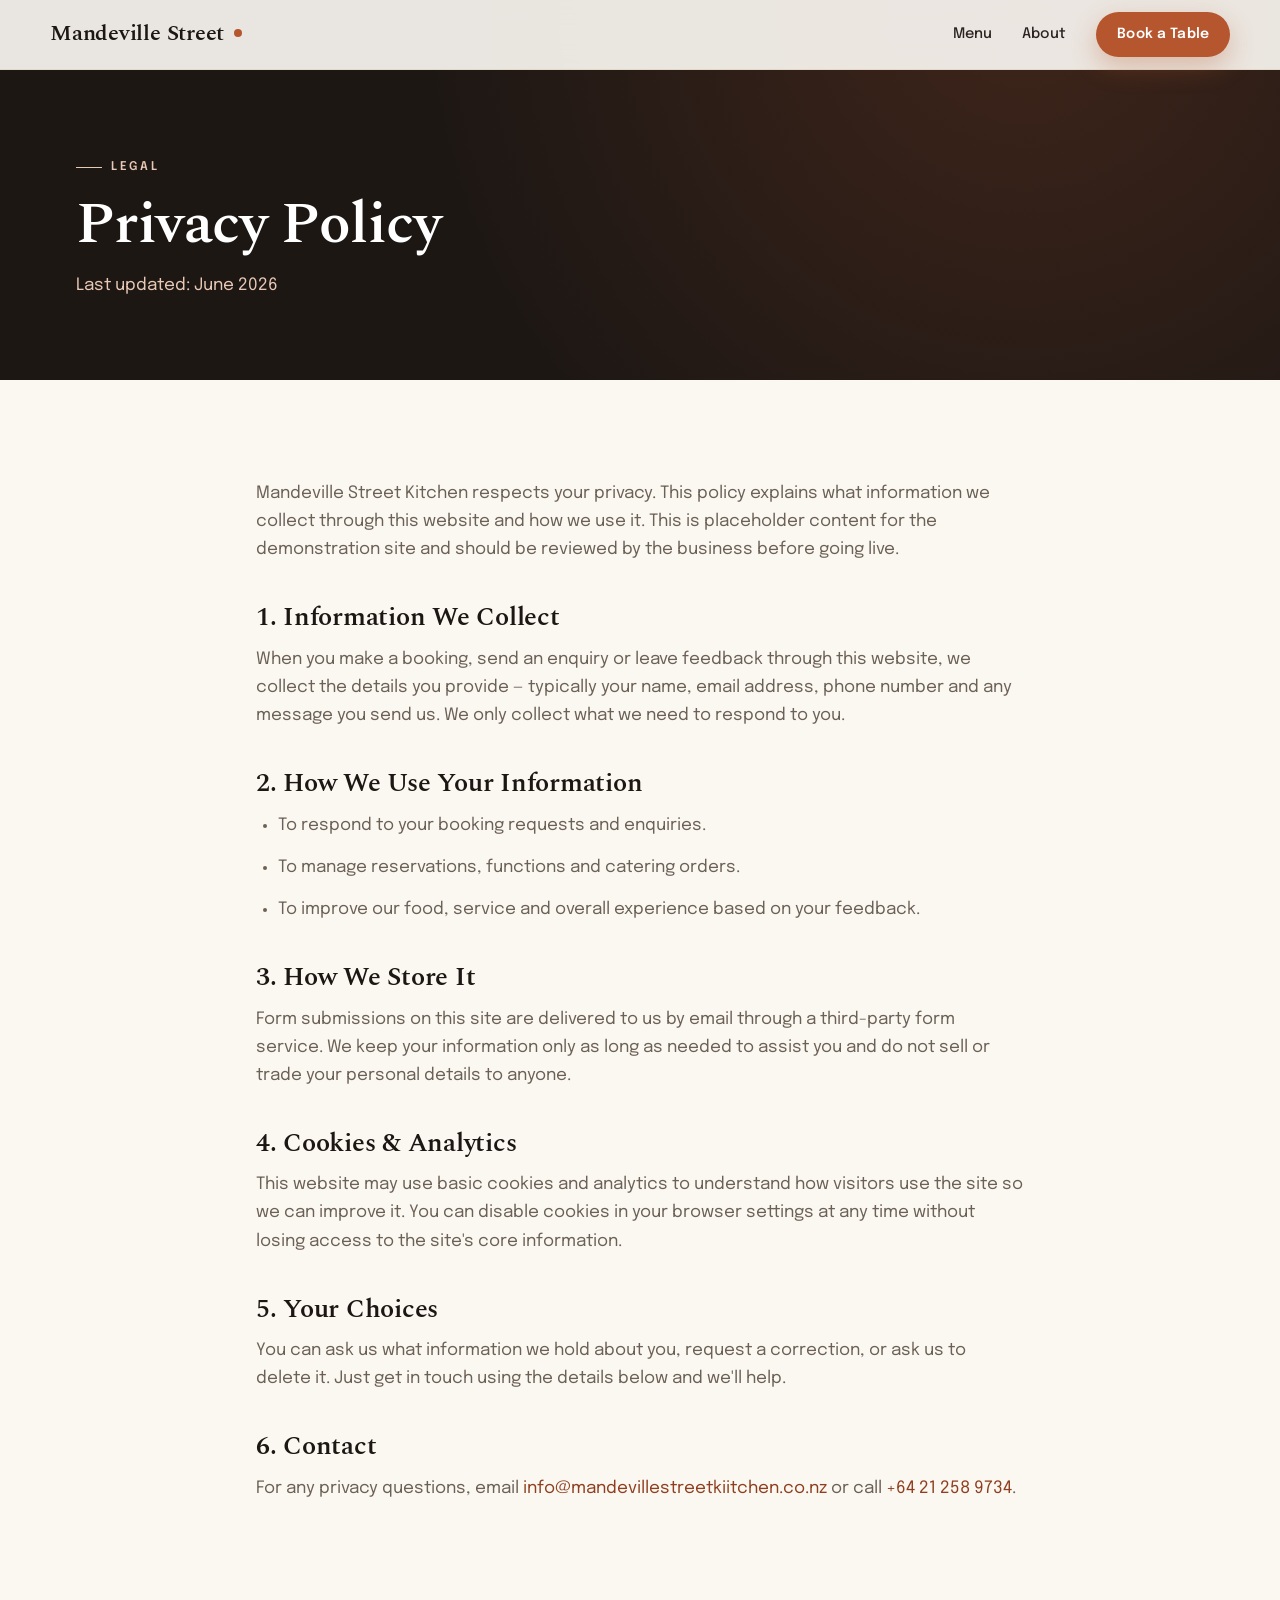
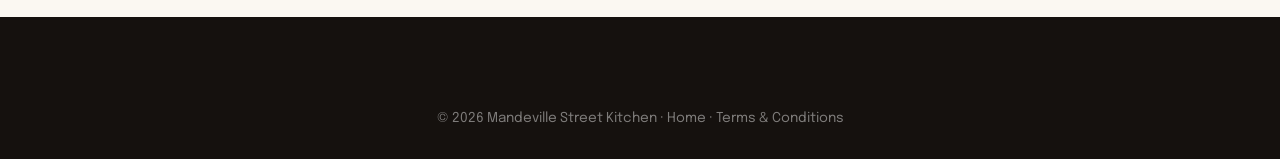
==== privacy.html @ 9706a3c7 "Initial build: Mandeville Street Kitchen" ====
<!DOCTYPE html>
<html lang="en-NZ">
<head>
<meta charset="UTF-8" />
<meta name="viewport" content="width=device-width, initial-scale=1.0" />
<title>Privacy Policy | Mandeville Street Kitchen</title>
<meta name="description" content="How Mandeville Street Kitchen, Christchurch, collects and handles your information." />
<link rel="preconnect" href="https://fonts.googleapis.com" />
<link rel="preconnect" href="https://fonts.gstatic.com" crossorigin />
<link href="https://fonts.googleapis.com/css2?family=Spectral:ital,wght@0,400;0,500;0,600;1,500;1,600&family=Epilogue:wght@400;500;600;700&display=swap" rel="stylesheet" />
<link rel="stylesheet" href="style.css" />
<link rel="icon" href="data:image/svg+xml,%3Csvg xmlns='http://www.w3.org/2000/svg' viewBox='0 0 32 32'%3E%3Crect width='32' height='32' rx='7' fill='%231d1714'/%3E%3Ctext x='16' y='22' font-family='Georgia,serif' font-size='17' fill='%23b5562f' text-anchor='middle'%3EM%3C/text%3E%3C/svg%3E" />
</head>
<body>

<header class="nav scrolled">
  <div class="nav-inner">
    <a href="index.html" class="brand">Mandeville Street <span class="dot"></span></a>
    <nav class="nav-links" aria-label="Primary">
      <a class="navlink" href="index.html#menu">Menu</a>
      <a class="navlink" href="index.html#about">About</a>
      <a class="btn btn-primary" href="index.html#contact">Book a Table</a>
    </nav>
    <button class="nav-toggle" aria-label="Open menu"><span></span><span></span><span></span></button>
  </div>
</header>

<section class="page-hero">
  <div class="wrap">
    <span class="eyebrow">Legal</span>
    <h1>Privacy Policy</h1>
    <p class="updated" style="color:var(--accent-soft);">Last updated: June 2026</p>
  </div>
</section>

<section class="section-cream">
  <div class="wrap prose">
    <p>Mandeville Street Kitchen respects your privacy. This policy explains what information we collect through this website and how we use it. This is placeholder content for the demonstration site and should be reviewed by the business before going live.</p>

    <h2>1. Information We Collect</h2>
    <p>When you make a booking, send an enquiry or leave feedback through this website, we collect the details you provide — typically your name, email address, phone number and any message you send us. We only collect what we need to respond to you.</p>

    <h2>2. How We Use Your Information</h2>
    <ul>
      <li>To respond to your booking requests and enquiries.</li>
      <li>To manage reservations, functions and catering orders.</li>
      <li>To improve our food, service and overall experience based on your feedback.</li>
    </ul>

    <h2>3. How We Store It</h2>
    <p>Form submissions on this site are delivered to us by email through a third-party form service. We keep your information only as long as needed to assist you and do not sell or trade your personal details to anyone.</p>

    <h2>4. Cookies &amp; Analytics</h2>
    <p>This website may use basic cookies and analytics to understand how visitors use the site so we can improve it. You can disable cookies in your browser settings at any time without losing access to the site's core information.</p>

    <h2>5. Your Choices</h2>
    <p>You can ask us what information we hold about you, request a correction, or ask us to delete it. Just get in touch using the details below and we'll help.</p>

    <h2>6. Contact</h2>
    <p>For any privacy questions, email <a href="mailto:info@mandevillestreetkiitchen.co.nz" style="color:var(--accent-deep);">info@mandevillestreetkiitchen.co.nz</a> or call <a href="tel:+64212589734" style="color:var(--accent-deep);">+64 21 258 9734</a>.</p>
  </div>
</section>

<footer>
  <div class="wrap">
    <div class="foot-bottom" style="border-top:none;justify-content:center;">
      <span>© <span data-year>2026</span> Mandeville Street Kitchen · <a href="index.html">Home</a> · <a href="terms.html">Terms &amp; Conditions</a></span>
    </div>
  </div>
</footer>
<script>var yr=document.querySelector('[data-year]');if(yr)yr.textContent=new Date().getFullYear();</script>
</body>
</html>
---- style.css ----
/* Mandeville Street Kitchen — Crafted archetype
   Display: Spectral · Body: Epilogue · Accent: warm terracotta on bone/espresso */

:root {
  --espresso: #1d1714;
  --espresso-90: rgba(29, 23, 20, 0.9);
  --espresso-55: rgba(29, 23, 20, 0.55);
  --ink: #2a2320;
  --bone: #f6f1e9;
  --cream: #fbf8f2;
  --sand: #ece3d6;
  --line: #e2d8c8;
  --muted: #6c6157;
  --accent: #b5562f;
  --accent-deep: #8f3f1f;
  --accent-soft: #e9c9b6;
  --white: #ffffff;
  --radius: 14px;
  --radius-lg: 22px;
  --shadow-sm: 0 1px 2px rgba(29, 23, 20, 0.04), 0 6px 18px rgba(29, 23, 20, 0.06);
  --shadow-md: 0 12px 40px rgba(29, 23, 20, 0.12);
  --maxw: 1180px;
  --ease: cubic-bezier(0.22, 1, 0.36, 1);
  --img-filter: saturate(0.92) contrast(1.04) brightness(0.99);
}

* { margin: 0; padding: 0; box-sizing: border-box; }

html { scroll-behavior: smooth; }
@media (prefers-reduced-motion: reduce) {
  html { scroll-behavior: auto; }
  *, *::before, *::after { animation-duration: 0.001ms !important; transition-duration: 0.001ms !important; }
}

body {
  font-family: 'Epilogue', system-ui, -apple-system, sans-serif;
  color: var(--ink);
  background: var(--cream);
  line-height: 1.65;
  font-size: 17px;
  -webkit-font-smoothing: antialiased;
  overflow-x: hidden;
}

h1, h2, h3, h4 { font-family: 'Spectral', Georgia, serif; font-weight: 600; line-height: 1.08; color: var(--espresso); letter-spacing: -0.01em; }

a { color: inherit; text-decoration: none; }
img { display: block; max-width: 100%; }

.wrap { width: 100%; max-width: var(--maxw); margin: 0 auto; padding: 0 26px; }

.eyebrow {
  display: inline-flex; align-items: center; gap: 9px;
  font-family: 'Epilogue', sans-serif;
  font-size: 12px; font-weight: 600; letter-spacing: 0.22em; text-transform: uppercase;
  color: var(--accent-deep);
}
.eyebrow::before { content: ""; width: 26px; height: 1px; background: var(--accent); display: inline-block; }
.eyebrow.center::after { content: ""; width: 26px; height: 1px; background: var(--accent); display: inline-block; }

/* ---------- Buttons ---------- */
.btn {
  display: inline-flex; align-items: center; justify-content: center; gap: 9px;
  font-family: 'Epilogue', sans-serif; font-weight: 600; font-size: 15px;
  padding: 14px 26px; border-radius: 100px; border: 1px solid transparent;
  cursor: pointer; transition: transform .35s var(--ease), background .3s, color .3s, box-shadow .3s;
  letter-spacing: 0.01em; white-space: nowrap;
}
.btn-primary { background: var(--accent); color: #fff; box-shadow: 0 10px 26px rgba(181, 86, 47, 0.32); }
.btn-primary:hover { background: var(--accent-deep); transform: translateY(-2px); }
.btn-ghost { background: transparent; color: var(--espresso); border-color: rgba(29,23,20,0.22); }
.btn-ghost:hover { border-color: var(--espresso); transform: translateY(-2px); }
.btn-light { background: rgba(255,255,255,0.1); color: #fff; border-color: rgba(255,255,255,0.4); backdrop-filter: blur(4px); }
.btn-light:hover { background: rgba(255,255,255,0.2); transform: translateY(-2px); }

/* ---------- Nav ---------- */
.nav {
  position: fixed; top: 0; left: 0; right: 0; z-index: 100;
  display: flex; align-items: center; justify-content: space-between;
  padding: 18px 26px; transition: background .4s, box-shadow .4s, padding .4s;
}
.nav.scrolled { background: rgba(251, 248, 242, 0.92); backdrop-filter: blur(12px); box-shadow: 0 1px 0 var(--line); padding: 12px 26px; }
.nav-inner { width: 100%; max-width: var(--maxw); margin: 0 auto; display: flex; align-items: center; justify-content: space-between; }
.brand { display: flex; align-items: baseline; gap: 10px; font-family: 'Spectral', serif; font-weight: 600; font-size: 22px; color: #fff; transition: color .4s; letter-spacing: -0.01em; }
.brand .dot { width: 8px; height: 8px; border-radius: 50%; background: var(--accent); transform: translateY(-3px); }
.nav.scrolled .brand { color: var(--espresso); }
.nav-links { display: flex; align-items: center; gap: 30px; }
.nav-links a.navlink { font-size: 14.5px; font-weight: 500; color: rgba(255,255,255,0.88); transition: color .3s; position: relative; }
.nav.scrolled .nav-links a.navlink { color: var(--ink); }
.nav-links a.navlink::after { content: ""; position: absolute; left: 0; bottom: -5px; width: 0; height: 1.5px; background: var(--accent); transition: width .3s var(--ease); }
.nav-links a.navlink:hover::after { width: 100%; }
.nav-links a.navlink:hover { color: var(--accent); }
.nav .btn-primary { padding: 10px 20px; font-size: 14px; }
.nav-toggle { display: none; background: none; border: none; cursor: pointer; flex-direction: column; gap: 5px; padding: 6px; }
.nav-toggle span { width: 24px; height: 2px; background: #fff; transition: background .4s; }
.nav.scrolled .nav-toggle span { background: var(--espresso); }

/* ---------- Hero ---------- */
.hero { position: relative; min-height: 100vh; display: flex; align-items: flex-end; background: var(--espresso); overflow: hidden; }
.hero-slides { position: absolute; inset: 0; z-index: 0; }
.hero-slide { position: absolute; inset: 0; opacity: 0; transition: opacity 1.6s ease-in-out; transform: scale(1.06); }
.hero-slide.active { opacity: 1; animation: kenburns 8s ease-out forwards; }
.hero-slide img { width: 100%; height: 100%; object-fit: cover; filter: var(--img-filter); }
@keyframes kenburns { from { transform: scale(1.06); } to { transform: scale(1.14); } }
.hero-overlay { position: absolute; inset: 0; z-index: 1; background:
  linear-gradient(180deg, rgba(29,23,20,0.42) 0%, rgba(29,23,20,0.30) 35%, rgba(29,23,20,0.80) 100%); }
.hero-content { position: relative; z-index: 2; width: 100%; max-width: var(--maxw); margin: 0 auto; padding: 0 26px 92px; }
.hero .eyebrow { color: var(--accent-soft); }
.hero .eyebrow::before { background: var(--accent-soft); }
.hero h1 { color: #fff; font-size: clamp(2.6rem, 6.2vw, 5rem); font-weight: 600; max-width: 16ch; margin: 20px 0 0; }
.hero h1 em { font-style: italic; color: var(--accent-soft); }
.hero p.lead { color: rgba(255,255,255,0.9); font-size: clamp(1.05rem, 1.6vw, 1.3rem); max-width: 52ch; margin-top: 22px; }
.hero-cta { display: flex; flex-wrap: wrap; gap: 14px; margin-top: 34px; }
.hero-meta { display: flex; flex-wrap: wrap; gap: 26px; margin-top: 40px; color: rgba(255,255,255,0.82); font-size: 14px; }
.hero-meta span { display: inline-flex; align-items: center; gap: 9px; }
.hero-meta svg { width: 17px; height: 17px; stroke: var(--accent-soft); }
.scroll-cue { position: absolute; bottom: 26px; left: 50%; transform: translateX(-50%); z-index: 2; color: rgba(255,255,255,0.6); font-size: 11px; letter-spacing: 0.2em; text-transform: uppercase; display: flex; flex-direction: column; align-items: center; gap: 8px; }
.scroll-cue .line { width: 1px; height: 34px; background: linear-gradient(rgba(255,255,255,0.5), transparent); animation: cue 2s ease-in-out infinite; }
@keyframes cue { 0%,100% { opacity: .3; transform: scaleY(.6); } 50% { opacity: 1; transform: scaleY(1); } }

/* ---------- Sections ---------- */
section { padding: 100px 0; }
.section-bone { background: var(--bone); }
.section-cream { background: var(--cream); }
.section-sand { background: var(--sand); }
.section-head { max-width: 640px; margin-bottom: 54px; }
.section-head.center { margin-left: auto; margin-right: auto; text-align: center; }
.section-head h2 { font-size: clamp(2rem, 4vw, 3.1rem); margin-top: 16px; }
.section-head p { color: var(--muted); margin-top: 16px; font-size: 1.08rem; }

/* ---------- Trust strip ---------- */
.trust { background: var(--espresso); color: #fff; padding: 0; }
.trust-grid { display: grid; grid-template-columns: repeat(3, 1fr); }
.trust-item { padding: 46px 36px; display: flex; gap: 18px; align-items: flex-start; border-right: 1px solid rgba(255,255,255,0.09); }
.trust-item:last-child { border-right: none; }
.trust-item svg { width: 30px; height: 30px; stroke: var(--accent-soft); flex-shrink: 0; margin-top: 4px; }
.trust-item h3 { color: #fff; font-size: 1.18rem; }
.trust-item p { color: rgba(255,255,255,0.7); font-size: 0.95rem; margin-top: 5px; }

/* ---------- Services ---------- */
.services-grid { display: grid; grid-template-columns: repeat(3, 1fr); gap: 24px; }
.svc-card { background: var(--white); border: 1px solid var(--line); border-radius: var(--radius-lg); overflow: hidden; transition: transform .45s var(--ease), box-shadow .45s; box-shadow: var(--shadow-sm); }
.svc-card:hover { transform: translateY(-6px); box-shadow: var(--shadow-md); }
.svc-card .svc-img { aspect-ratio: 16/10; overflow: hidden; }
.svc-card .svc-img img { width: 100%; height: 100%; object-fit: cover; filter: var(--img-filter); transition: transform .8s var(--ease); }
.svc-card:hover .svc-img img { transform: scale(1.07); }
.svc-body { padding: 26px 26px 30px; }
.svc-num { font-family: 'Spectral', serif; font-size: 13px; color: var(--accent); letter-spacing: 0.1em; }
.svc-body h3 { font-size: 1.3rem; margin: 8px 0 10px; }
.svc-body p { color: var(--muted); font-size: 0.97rem; }

/* ---------- About ---------- */
.about-grid { display: grid; grid-template-columns: 1fr 1fr; gap: 64px; align-items: center; }
.about-figure { position: relative; }
.about-figure img { width: 100%; aspect-ratio: 4/3; object-fit: cover; border-radius: var(--radius-lg); filter: var(--img-filter); box-shadow: var(--shadow-md); }
.about-tag { position: absolute; top: 20px; left: 20px; background: var(--accent); color: #fff; padding: 9px 16px; border-radius: 100px; font-size: 12px; font-weight: 600; letter-spacing: 0.08em; text-transform: uppercase; }
.about-figure .stat { position: absolute; bottom: -24px; right: -10px; background: var(--cream); border: 1px solid var(--line); border-radius: var(--radius); padding: 18px 24px; box-shadow: var(--shadow-md); }
.about-figure .stat strong { font-family: 'Spectral', serif; font-size: 1.9rem; color: var(--espresso); display: block; }
.about-figure .stat span { font-size: 0.82rem; color: var(--muted); letter-spacing: 0.04em; }
.about-copy h2 { font-size: clamp(1.9rem, 3.6vw, 2.8rem); margin: 16px 0; }
.about-copy p { color: var(--muted); margin-bottom: 16px; }
.checklist { list-style: none; margin-top: 26px; display: grid; gap: 14px; }
.checklist li { display: flex; gap: 13px; align-items: flex-start; font-weight: 500; color: var(--ink); }
.checklist svg { width: 22px; height: 22px; stroke: var(--accent); flex-shrink: 0; margin-top: 2px; }

/* ---------- Crew ---------- */
.crew-grid { display: grid; grid-template-columns: repeat(3, 1fr); gap: 22px; }
.crew-card { background: var(--white); border: 1px solid var(--line); border-radius: var(--radius-lg); padding: 32px 28px; text-align: center; transition: transform .4s var(--ease), box-shadow .4s; }
.crew-card:hover { transform: translateY(-5px); box-shadow: var(--shadow-md); }
.avatar { width: 78px; height: 78px; border-radius: 50%; background: var(--espresso); color: var(--accent-soft); display: flex; align-items: center; justify-content: center; font-family: 'Spectral', serif; font-size: 1.5rem; margin: 0 auto 18px; border: 2px solid var(--accent); box-shadow: 0 0 0 5px rgba(181,86,47,0.12); }
.crew-card h3 { font-size: 1.2rem; }
.crew-card .role { color: var(--accent-deep); font-size: 0.82rem; font-weight: 600; letter-spacing: 0.12em; text-transform: uppercase; margin: 4px 0 12px; }
.crew-card p { color: var(--muted); font-size: 0.94rem; }
.badge-pill { display: inline-block; background: var(--accent-soft); color: var(--accent-deep); font-size: 11.5px; font-weight: 700; letter-spacing: 0.12em; text-transform: uppercase; padding: 6px 14px; border-radius: 100px; margin-bottom: 18px; }

/* ---------- Reviews ---------- */
.reviews-grid { display: grid; grid-template-columns: repeat(2, 1fr); gap: 24px; }
.review-card { background: var(--white); border: 1px solid var(--line); border-radius: var(--radius-lg); padding: 32px; box-shadow: var(--shadow-sm); }
.stars { display: flex; gap: 3px; margin-bottom: 16px; }
.stars svg { width: 19px; height: 19px; fill: var(--accent); }
.review-card blockquote { font-family: 'Spectral', serif; font-size: 1.22rem; line-height: 1.5; color: var(--ink); font-style: italic; }
.review-meta { display: flex; align-items: center; gap: 13px; margin-top: 22px; }
.review-meta .ra { width: 44px; height: 44px; border-radius: 50%; background: var(--sand); color: var(--accent-deep); display: flex; align-items: center; justify-content: center; font-family: 'Spectral', serif; font-weight: 600; }
.review-meta strong { display: block; font-size: 0.97rem; }
.review-meta span { font-size: 0.83rem; color: var(--muted); }

/* ---------- Review funnel banner ---------- */
.funnel { background: var(--espresso); color: #fff; text-align: center; position: relative; overflow: hidden; }
.funnel::before { content: ""; position: absolute; inset: 0; background: radial-gradient(circle at 50% 0%, rgba(181,86,47,0.28), transparent 60%); }
.funnel .wrap { position: relative; z-index: 1; }
.funnel .stars { justify-content: center; }
.funnel .stars svg { width: 26px; height: 26px; }
.funnel h2 { color: #fff; font-size: clamp(1.8rem, 3.6vw, 2.7rem); margin: 18px 0 14px; }
.funnel p { color: rgba(255,255,255,0.75); max-width: 48ch; margin: 0 auto 30px; }

/* ---------- Contact ---------- */
.contact { background: var(--espresso); color: #fff; }
.contact-grid { display: grid; grid-template-columns: 0.85fr 1.15fr; gap: 56px; }
.contact-info h2 { color: #fff; font-size: clamp(1.9rem, 3.6vw, 2.8rem); margin: 16px 0 18px; }
.contact-info p.intro { color: rgba(255,255,255,0.74); margin-bottom: 32px; }
.contact-info .eyebrow { color: var(--accent-soft); }
.contact-info .eyebrow::before { background: var(--accent-soft); }
.contact-line { display: flex; gap: 15px; align-items: flex-start; padding: 16px 0; border-top: 1px solid rgba(255,255,255,0.1); }
.contact-line svg { width: 22px; height: 22px; stroke: var(--accent-soft); flex-shrink: 0; margin-top: 3px; }
.contact-line .lbl { font-size: 0.78rem; letter-spacing: 0.12em; text-transform: uppercase; color: rgba(255,255,255,0.5); }
.contact-line a, .contact-line span.val { color: #fff; font-size: 1.05rem; font-weight: 500; }
.contact-line a:hover { color: var(--accent-soft); }
.form-card { background: var(--cream); border-radius: var(--radius-lg); padding: 36px; box-shadow: var(--shadow-md); }
.form-card h3 { font-size: 1.5rem; margin-bottom: 6px; }
.form-card .fc-sub { color: var(--muted); font-size: 0.94rem; margin-bottom: 24px; }
.field { margin-bottom: 18px; }
.field label { display: block; font-size: 0.82rem; font-weight: 600; color: var(--ink); margin-bottom: 7px; letter-spacing: 0.02em; }
.field input, .field select, .field textarea {
  width: 100%; padding: 13px 15px; border: 1px solid var(--line); border-radius: 10px; background: #fff;
  font-family: 'Epilogue', sans-serif; font-size: 15px; color: var(--ink); transition: border .25s, box-shadow .25s;
}
.field input:focus, .field select:focus, .field textarea:focus { outline: none; border-color: var(--accent); box-shadow: 0 0 0 3px rgba(181,86,47,0.14); }
.field textarea { resize: vertical; min-height: 110px; }
.field-row { display: grid; grid-template-columns: 1fr 1fr; gap: 16px; }
.form-card .btn-primary { width: 100%; margin-top: 6px; }
.form-note { font-size: 0.8rem; color: var(--muted); text-align: center; margin-top: 14px; }

/* ---------- Footer ---------- */
footer { background: #15110e; color: rgba(255,255,255,0.66); padding: 64px 0 30px; }
.foot-grid { display: grid; grid-template-columns: 1.6fr 1fr 1fr; gap: 40px; padding-bottom: 40px; border-bottom: 1px solid rgba(255,255,255,0.08); }
.foot-brand { font-family: 'Spectral', serif; font-size: 1.5rem; color: #fff; display: flex; align-items: baseline; gap: 9px; }
.foot-brand .dot { width: 7px; height: 7px; border-radius: 50%; background: var(--accent); }
.foot-grid p { margin-top: 14px; font-size: 0.95rem; max-width: 38ch; }
.foot-col h4 { color: #fff; font-size: 0.82rem; letter-spacing: 0.14em; text-transform: uppercase; margin-bottom: 16px; font-family: 'Epilogue', sans-serif; font-weight: 700; }
.foot-col a, .foot-col span { display: block; padding: 6px 0; font-size: 0.95rem; transition: color .25s; }
.foot-col a:hover { color: var(--accent-soft); }
.foot-bottom { display: flex; justify-content: space-between; align-items: center; flex-wrap: wrap; gap: 12px; padding-top: 26px; font-size: 0.85rem; color: rgba(255,255,255,0.45); }
.foot-bottom a:hover { color: var(--accent-soft); }

/* ---------- Reveal animation ---------- */
.reveal { opacity: 0; transform: translateY(28px); transition: opacity .9s var(--ease), transform .9s var(--ease); }
.reveal.in { opacity: 1; transform: none; }

/* ---------- Intro overlay ---------- */
.intro { position: fixed; inset: 0; z-index: 9999; background: var(--espresso); display: flex; align-items: center; justify-content: center; transition: opacity .8s ease, visibility .8s; }
.intro.done { opacity: 0; visibility: hidden; }
.intro-mark { text-align: center; }
.intro-mark .im-name { font-family: 'Spectral', serif; font-size: clamp(1.6rem, 4vw, 2.4rem); color: #fff; letter-spacing: 0.02em; opacity: 0; animation: introIn 1s var(--ease) .15s forwards; }
.intro-mark .im-sub { font-size: 12px; letter-spacing: 0.34em; text-transform: uppercase; color: var(--accent-soft); margin-top: 12px; opacity: 0; animation: introIn 1s var(--ease) .4s forwards; }
.intro-mark .im-bar { height: 1px; width: 0; background: var(--accent); margin: 22px auto 0; animation: barGrow 1.1s var(--ease) .6s forwards; }
@keyframes introIn { to { opacity: 1; transform: translateY(0); } }
@keyframes barGrow { to { width: 140px; } }

/* ---------- Inner page hero (sub pages) ---------- */
.page-hero { background: var(--espresso); color: #fff; padding: 150px 0 80px; position: relative; overflow: hidden; }
.page-hero::before { content: ""; position: absolute; inset: 0; background: radial-gradient(circle at 80% 0%, rgba(181,86,47,0.22), transparent 55%); }
.page-hero .wrap { position: relative; z-index: 1; }
.page-hero h1 { color: #fff; font-size: clamp(2.2rem, 5vw, 3.6rem); margin-top: 16px; }
.page-hero .eyebrow { color: var(--accent-soft); }
.page-hero .eyebrow::before { background: var(--accent-soft); }
.page-hero p { color: rgba(255,255,255,0.78); margin-top: 16px; max-width: 56ch; }

/* ---------- Legal / prose ---------- */
.prose { max-width: 820px; margin: 0 auto; }
.prose h2 { font-size: 1.6rem; margin: 40px 0 14px; }
.prose h3 { font-size: 1.2rem; margin: 26px 0 10px; }
.prose p, .prose li { color: var(--muted); margin-bottom: 14px; }
.prose ul { padding-left: 22px; margin-bottom: 18px; }
.prose .updated { color: var(--accent-deep); font-weight: 600; font-size: 0.9rem; }

/* ---------- Review funnel page ---------- */
.rate-wrap { max-width: 560px; margin: 0 auto; text-align: center; }
.rate-stars { display: flex; justify-content: center; gap: 10px; margin: 36px 0 14px; }
.rate-stars button { background: none; border: none; cursor: pointer; padding: 6px; transition: transform .2s var(--ease); }
.rate-stars button:hover { transform: scale(1.18); }
.rate-stars svg { width: 46px; height: 46px; fill: var(--sand); stroke: var(--accent); stroke-width: 1; transition: fill .2s; }
.rate-stars button.lit svg, .rate-stars button:hover svg, .rate-stars button:hover ~ button svg { fill: var(--sand); }
.rate-stars button.lit svg { fill: var(--accent); }
.rate-hint { color: var(--muted); font-size: 0.95rem; min-height: 24px; }
.rate-card { background: var(--white); border: 1px solid var(--line); border-radius: var(--radius-lg); padding: 48px 40px; box-shadow: var(--shadow-md); }

/* ---------- Success state ---------- */
.success-state { display: none; text-align: center; padding: 20px 0; }
.success-state.show { display: block; animation: introIn .6s var(--ease) forwards; }
.success-state .check { width: 72px; height: 72px; border-radius: 50%; background: var(--accent); display: flex; align-items: center; justify-content: center; margin: 0 auto 22px; }
.success-state .check svg { width: 36px; height: 36px; stroke: #fff; stroke-width: 3; }

/* ---------- Responsive ---------- */
@media (max-width: 920px) {
  .about-grid { grid-template-columns: 1fr; gap: 40px; }
  .about-figure .stat { right: 20px; }
  .contact-grid { grid-template-columns: 1fr; gap: 36px; }
  .services-grid, .crew-grid { grid-template-columns: 1fr 1fr; }
  .reviews-grid { grid-template-columns: 1fr; }
  .trust-grid { grid-template-columns: 1fr; }
  .trust-item { border-right: none; border-bottom: 1px solid rgba(255,255,255,0.09); }
  .foot-grid { grid-template-columns: 1fr 1fr; }
}
@media (max-width: 660px) {
  body { font-size: 16px; }
  section { padding: 72px 0; }
  .nav-links { position: fixed; top: 0; right: 0; height: 100vh; width: 78%; max-width: 320px; background: var(--cream); flex-direction: column; align-items: flex-start; justify-content: center; gap: 26px; padding: 40px; transform: translateX(100%); transition: transform .45s var(--ease); box-shadow: -10px 0 40px rgba(0,0,0,0.2); }
  .nav-links.open { transform: translateX(0); }
  .nav-links a.navlink { color: var(--ink) !important; font-size: 1.1rem; }
  .nav-toggle { display: flex; z-index: 101; }
  .nav .nav-links .btn-primary { color: #fff; }
  .services-grid, .crew-grid, .field-row { grid-template-columns: 1fr; }
  .foot-grid { grid-template-columns: 1fr; }
  .hero-content { padding-bottom: 70px; }
  .about-figure .stat { position: static; margin-top: 16px; display: inline-block; }
}
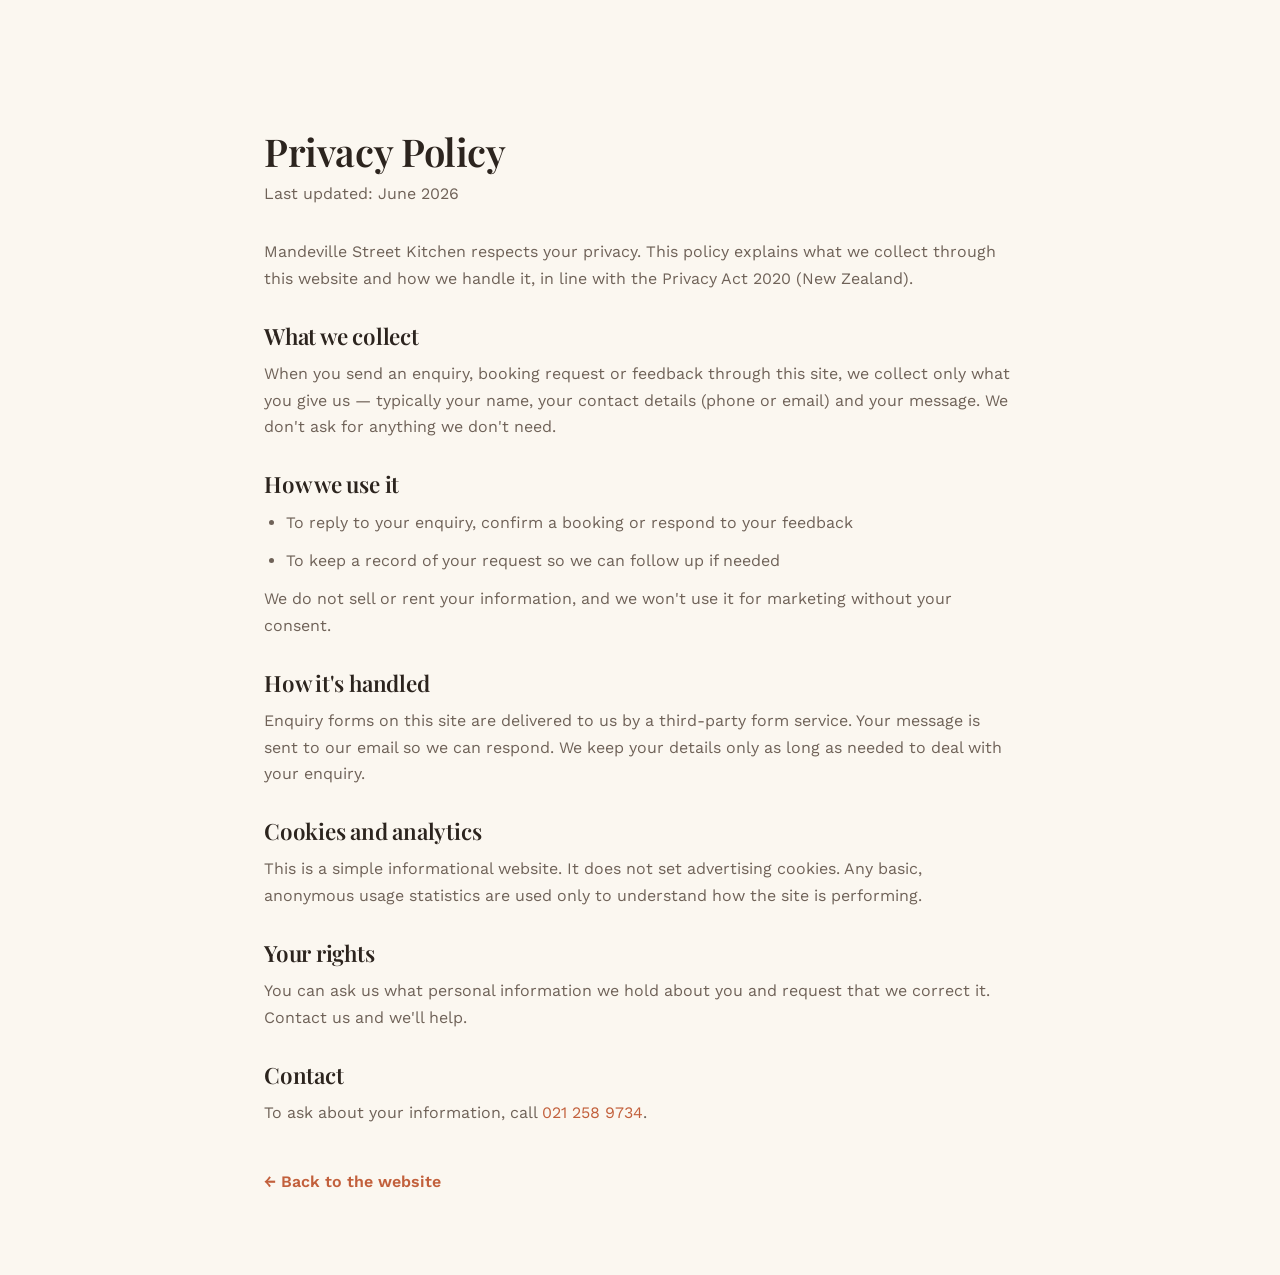
==== commit 78a9726f: "Rebuild: Mandeville Street Kitchen — Crafted archetype (Playfair Display + Work Sans) Co-Authored-By" ====
--- a/privacy.html
+++ b/privacy.html
@@ -1,73 +1,48 @@
 <!DOCTYPE html>
 <html lang="en-NZ">
 <head>
-<meta charset="UTF-8" />
-<meta name="viewport" content="width=device-width, initial-scale=1.0" />
+<meta charset="UTF-8">
+<meta name="viewport" content="width=device-width, initial-scale=1.0">
 <title>Privacy Policy | Mandeville Street Kitchen</title>
-<meta name="description" content="How Mandeville Street Kitchen, Christchurch, collects and handles your information." />
-<link rel="preconnect" href="https://fonts.googleapis.com" />
-<link rel="preconnect" href="https://fonts.gstatic.com" crossorigin />
-<link href="https://fonts.googleapis.com/css2?family=Spectral:ital,wght@0,400;0,500;0,600;1,500;1,600&family=Epilogue:wght@400;500;600;700&display=swap" rel="stylesheet" />
-<link rel="stylesheet" href="style.css" />
-<link rel="icon" href="data:image/svg+xml,%3Csvg xmlns='http://www.w3.org/2000/svg' viewBox='0 0 32 32'%3E%3Crect width='32' height='32' rx='7' fill='%231d1714'/%3E%3Ctext x='16' y='22' font-family='Georgia,serif' font-size='17' fill='%23b5562f' text-anchor='middle'%3EM%3C/text%3E%3C/svg%3E" />
+<meta name="description" content="How Mandeville Street Kitchen handles your information.">
+<meta name="robots" content="noindex">
+<meta name="theme-color" content="#241b16">
+<link rel="icon" href="data:image/svg+xml,%3Csvg xmlns='http://www.w3.org/2000/svg' viewBox='0 0 32 32'%3E%3Crect width='32' height='32' rx='7' fill='%23241b16'/%3E%3Ctext x='16' y='22' font-family='Georgia,serif' font-size='17' fill='%23c2603c' text-anchor='middle'%3EM%3C/text%3E%3C/svg%3E">
+<link rel="preconnect" href="https://fonts.googleapis.com">
+<link rel="preconnect" href="https://fonts.gstatic.com" crossorigin>
+<link href="https://fonts.googleapis.com/css2?family=Playfair+Display:wght@500;600;700&family=Work+Sans:wght@400;500;600&display=swap" rel="stylesheet">
+<link rel="stylesheet" href="styles.css">
 </head>
 <body>
+<main class="legal">
+  <h1>Privacy Policy</h1>
+  <p class="updated">Last updated: June 2026</p>
 
-<header class="nav scrolled">
-  <div class="nav-inner">
-    <a href="index.html" class="brand">Mandeville Street <span class="dot"></span></a>
-    <nav class="nav-links" aria-label="Primary">
-      <a class="navlink" href="index.html#menu">Menu</a>
-      <a class="navlink" href="index.html#about">About</a>
-      <a class="btn btn-primary" href="index.html#contact">Book a Table</a>
-    </nav>
-    <button class="nav-toggle" aria-label="Open menu"><span></span><span></span><span></span></button>
-  </div>
-</header>
+  <p>Mandeville Street Kitchen respects your privacy. This policy explains what we collect through this website and how we handle it, in line with the Privacy Act 2020 (New Zealand).</p>
 
-<section class="page-hero">
-  <div class="wrap">
-    <span class="eyebrow">Legal</span>
-    <h1>Privacy Policy</h1>
-    <p class="updated" style="color:var(--accent-soft);">Last updated: June 2026</p>
-  </div>
-</section>
+  <h2>What we collect</h2>
+  <p>When you send an enquiry, booking request or feedback through this site, we collect only what you give us — typically your name, your contact details (phone or email) and your message. We don't ask for anything we don't need.</p>
 
-<section class="section-cream">
-  <div class="wrap prose">
-    <p>Mandeville Street Kitchen respects your privacy. This policy explains what information we collect through this website and how we use it. This is placeholder content for the demonstration site and should be reviewed by the business before going live.</p>
+  <h2>How we use it</h2>
+  <ul>
+    <li>To reply to your enquiry, confirm a booking or respond to your feedback</li>
+    <li>To keep a record of your request so we can follow up if needed</li>
+  </ul>
+  <p>We do not sell or rent your information, and we won't use it for marketing without your consent.</p>
 
-    <h2>1. Information We Collect</h2>
-    <p>When you make a booking, send an enquiry or leave feedback through this website, we collect the details you provide — typically your name, email address, phone number and any message you send us. We only collect what we need to respond to you.</p>
+  <h2>How it's handled</h2>
+  <p>Enquiry forms on this site are delivered to us by a third-party form service. Your message is sent to our email so we can respond. We keep your details only as long as needed to deal with your enquiry.</p>
 
-    <h2>2. How We Use Your Information</h2>
-    <ul>
-      <li>To respond to your booking requests and enquiries.</li>
-      <li>To manage reservations, functions and catering orders.</li>
-      <li>To improve our food, service and overall experience based on your feedback.</li>
-    </ul>
+  <h2>Cookies and analytics</h2>
+  <p>This is a simple informational website. It does not set advertising cookies. Any basic, anonymous usage statistics are used only to understand how the site is performing.</p>
 
-    <h2>3. How We Store It</h2>
-    <p>Form submissions on this site are delivered to us by email through a third-party form service. We keep your information only as long as needed to assist you and do not sell or trade your personal details to anyone.</p>
+  <h2>Your rights</h2>
+  <p>You can ask us what personal information we hold about you and request that we correct it. Contact us and we'll help.</p>
 
-    <h2>4. Cookies &amp; Analytics</h2>
-    <p>This website may use basic cookies and analytics to understand how visitors use the site so we can improve it. You can disable cookies in your browser settings at any time without losing access to the site's core information.</p>
+  <h2>Contact</h2>
+  <p>To ask about your information, call <a href="tel:+64212589734">021 258 9734</a>.</p>
 
-    <h2>5. Your Choices</h2>
-    <p>You can ask us what information we hold about you, request a correction, or ask us to delete it. Just get in touch using the details below and we'll help.</p>
-
-    <h2>6. Contact</h2>
-    <p>For any privacy questions, email <a href="mailto:info@mandevillestreetkiitchen.co.nz" style="color:var(--accent-deep);">info@mandevillestreetkiitchen.co.nz</a> or call <a href="tel:+64212589734" style="color:var(--accent-deep);">+64 21 258 9734</a>.</p>
-  </div>
-</section>
-
-<footer>
-  <div class="wrap">
-    <div class="foot-bottom" style="border-top:none;justify-content:center;">
-      <span>© <span data-year>2026</span> Mandeville Street Kitchen · <a href="index.html">Home</a> · <a href="terms.html">Terms &amp; Conditions</a></span>
-    </div>
-  </div>
-</footer>
-<script>var yr=document.querySelector('[data-year]');if(yr)yr.textContent=new Date().getFullYear();</script>
+  <a class="back-link" href="index.html">← Back to the website</a>
+</main>
 </body>
 </html>
--- a/styles.css
+++ b/styles.css
@@ -0,0 +1,266 @@
+/* Mandeville Street Kitchen — Crafted archetype
+   Display: Playfair Display · Body: Work Sans
+   Accent: terracotta #C2603C · Anchor: espresso #241b16 */
+
+:root {
+  --espresso: #241b16;
+  --espresso-90: rgba(36, 27, 22, 0.92);
+  --bone: #f6efe3;
+  --cream: #fbf7f0;
+  --paper: #ffffff;
+  --ink: #2c241e;
+  --muted: #6f6258;
+  --line: #e7ddcd;
+  --accent: #c2603c;
+  --accent-dark: #a64e2e;
+  --accent-soft: #f0d9cb;
+  --radius: 14px;
+  --shadow: 0 18px 40px -24px rgba(36, 27, 22, 0.45);
+  --maxw: 1180px;
+  --img-filter: saturate(0.92) contrast(1.03);
+}
+
+* { box-sizing: border-box; margin: 0; padding: 0; }
+
+html { scroll-behavior: smooth; scroll-padding-top: 78px; }
+
+body {
+  font-family: "Work Sans", system-ui, -apple-system, sans-serif;
+  color: var(--ink);
+  background: var(--cream);
+  line-height: 1.65;
+  -webkit-font-smoothing: antialiased;
+}
+
+h1, h2, h3, .display {
+  font-family: "Playfair Display", Georgia, serif;
+  font-weight: 600;
+  line-height: 1.12;
+  letter-spacing: -0.01em;
+  color: var(--ink);
+}
+
+a { color: inherit; text-decoration: none; }
+img { display: block; max-width: 100%; }
+
+.container { width: 100%; max-width: var(--maxw); margin: 0 auto; padding: 0 24px; }
+
+.eyebrow {
+  font-size: 0.78rem;
+  text-transform: uppercase;
+  letter-spacing: 0.22em;
+  font-weight: 600;
+  color: var(--accent);
+}
+
+.section { padding: 96px 0; }
+.section--bone { background: var(--bone); }
+.section--cream { background: var(--cream); }
+.section--paper { background: var(--paper); }
+.section-head { max-width: 640px; margin-bottom: 52px; }
+.section-head h2 { font-size: clamp(2rem, 4vw, 2.9rem); margin: 14px 0 0; }
+.section-head p { color: var(--muted); margin-top: 16px; font-size: 1.05rem; }
+
+/* Buttons */
+.btn {
+  display: inline-flex; align-items: center; justify-content: center; gap: 9px;
+  padding: 14px 26px; border-radius: 999px; font-weight: 600; font-size: 0.98rem;
+  cursor: pointer; border: 1.5px solid transparent; transition: transform .15s ease, background .2s ease, color .2s ease;
+}
+.btn:hover { transform: translateY(-2px); }
+.btn--primary { background: var(--accent); color: #fff; }
+.btn--primary:hover { background: var(--accent-dark); }
+.btn--ghost { background: transparent; border-color: rgba(255,255,255,0.55); color: #fff; }
+.btn--ghost:hover { background: rgba(255,255,255,0.12); }
+.btn--dark { background: var(--espresso); color: #fff; }
+.btn--dark:hover { background: #150f0c; }
+.btn--outline { border-color: var(--line); color: var(--ink); background: #fff; }
+.btn--outline:hover { border-color: var(--accent); color: var(--accent); }
+
+/* Nav */
+.nav {
+  position: fixed; top: 0; left: 0; right: 0; z-index: 50;
+  background: rgba(251, 247, 240, 0.86); backdrop-filter: blur(10px);
+  border-bottom: 1px solid var(--line);
+}
+.nav__inner { display: flex; align-items: center; justify-content: space-between; height: 70px; }
+.brand { font-family: "Playfair Display", serif; font-weight: 600; font-size: 1.22rem; letter-spacing: -0.01em; }
+.brand span { color: var(--accent); }
+.nav__links { display: flex; gap: 30px; align-items: center; }
+.nav__links a { font-size: 0.95rem; color: var(--muted); font-weight: 500; transition: color .2s; }
+.nav__links a:hover { color: var(--ink); }
+.nav__cta { display: flex; align-items: center; gap: 16px; }
+.nav__phone { font-weight: 600; font-size: 0.95rem; color: var(--ink); }
+.nav__toggle { display: none; background: none; border: none; font-size: 1.5rem; cursor: pointer; color: var(--ink); }
+
+/* Hero */
+.hero {
+  position: relative; min-height: 100vh; display: flex; align-items: flex-end;
+  background: var(--espresso); overflow: hidden; padding: 120px 0 70px;
+}
+.hero__slides { position: absolute; inset: 0; z-index: 0; }
+.hero__slide {
+  position: absolute; inset: 0; background-size: cover; background-position: center;
+  filter: var(--img-filter); opacity: 0; transition: opacity 1.6s ease-in-out;
+}
+.hero__slide.is-active { opacity: 1; }
+.hero__scrim {
+  position: absolute; inset: 0; z-index: 1;
+  background: linear-gradient(180deg, rgba(36,27,22,0.35) 0%, rgba(36,27,22,0.55) 55%, rgba(36,27,22,0.82) 100%);
+}
+.hero__inner { position: relative; z-index: 2; color: #fff; max-width: 760px; }
+.hero__eyebrow { color: #f0c9b6; }
+.hero h1 { color: #fff; font-size: clamp(2.5rem, 6vw, 4.4rem); margin: 18px 0 0; }
+.hero__lead { font-size: 1.18rem; margin: 22px 0 30px; color: rgba(255,255,255,0.9); max-width: 560px; }
+.hero__cta { display: flex; gap: 14px; flex-wrap: wrap; }
+.hero__meta { margin-top: 30px; display: flex; gap: 26px; flex-wrap: wrap; font-size: 0.9rem; color: rgba(255,255,255,0.8); }
+.hero__meta span { display: inline-flex; align-items: center; gap: 8px; }
+
+/* Trust strip */
+.trust { background: var(--espresso); color: #fff; padding: 36px 0; }
+.trust__grid { display: grid; grid-template-columns: repeat(3, 1fr); gap: 28px; }
+.trust__item { display: flex; gap: 14px; align-items: flex-start; }
+.trust__item svg { flex: 0 0 auto; color: var(--accent); margin-top: 3px; }
+.trust__item h3 { color: #fff; font-size: 1.05rem; font-family: "Work Sans", sans-serif; font-weight: 600; margin-bottom: 2px; }
+.trust__item p { color: rgba(255,255,255,0.72); font-size: 0.9rem; line-height: 1.5; }
+
+/* Services */
+.cards { display: grid; grid-template-columns: repeat(3, 1fr); gap: 24px; }
+.card {
+  background: var(--paper); border: 1px solid var(--line); border-radius: var(--radius);
+  padding: 30px 28px; transition: transform .2s ease, box-shadow .2s ease, border-color .2s;
+}
+.card:hover { transform: translateY(-4px); box-shadow: var(--shadow); border-color: var(--accent-soft); }
+.card__icon {
+  width: 48px; height: 48px; border-radius: 12px; background: var(--accent-soft);
+  display: flex; align-items: center; justify-content: center; color: var(--accent-dark); margin-bottom: 18px;
+}
+.card h3 { font-size: 1.28rem; margin-bottom: 8px; }
+.card p { color: var(--muted); font-size: 0.96rem; }
+
+/* About */
+.about__grid { display: grid; grid-template-columns: 1fr 1fr; gap: 60px; align-items: center; }
+.about__media { position: relative; }
+.about__media img { width: 100%; aspect-ratio: 4/3; object-fit: cover; border-radius: var(--radius); filter: var(--img-filter); }
+.about__tag {
+  position: absolute; top: 18px; left: 18px; background: var(--accent); color: #fff;
+  font-size: 0.78rem; font-weight: 600; letter-spacing: 0.08em; text-transform: uppercase;
+  padding: 8px 14px; border-radius: 8px;
+}
+.about__copy h2 { font-size: clamp(2rem, 4vw, 2.8rem); margin: 14px 0 18px; }
+.about__copy p { color: var(--muted); margin-bottom: 16px; }
+.checklist { list-style: none; margin-top: 24px; display: grid; gap: 14px; }
+.checklist li { display: flex; gap: 12px; align-items: flex-start; font-weight: 500; }
+.checklist svg { flex: 0 0 auto; color: var(--accent); margin-top: 4px; }
+
+/* Crew */
+.crew__grid { display: grid; grid-template-columns: repeat(4, 1fr); gap: 22px; }
+.crew__card { background: var(--paper); border: 1px solid var(--line); border-radius: var(--radius); padding: 30px 24px; text-align: center; }
+.avatar {
+  width: 78px; height: 78px; border-radius: 50%; margin: 0 auto 16px;
+  background: var(--espresso); color: #fff; display: flex; align-items: center; justify-content: center;
+  font-family: "Playfair Display", serif; font-size: 1.5rem; border: 3px solid var(--accent);
+}
+.crew__card h3 { font-size: 1.12rem; font-family: "Work Sans", sans-serif; font-weight: 600; }
+.crew__role { color: var(--accent); font-size: 0.82rem; font-weight: 600; text-transform: uppercase; letter-spacing: 0.1em; margin: 4px 0 10px; }
+.crew__card p { color: var(--muted); font-size: 0.9rem; }
+.badge {
+  display: inline-block; background: var(--accent-soft); color: var(--accent-dark);
+  font-size: 0.72rem; font-weight: 700; text-transform: uppercase; letter-spacing: 0.12em;
+  padding: 5px 12px; border-radius: 999px; margin-bottom: 16px;
+}
+
+/* Reviews */
+.reviews__grid { display: grid; grid-template-columns: repeat(3, 1fr); gap: 24px; }
+.review {
+  background: var(--paper); border: 1px solid var(--line); border-radius: var(--radius); padding: 30px 28px;
+}
+.stars { color: var(--accent); letter-spacing: 2px; margin-bottom: 14px; font-size: 1.05rem; }
+.review p { font-size: 1rem; margin-bottom: 18px; color: var(--ink); }
+.review__who { font-weight: 600; font-size: 0.95rem; }
+.review__where { color: var(--muted); font-size: 0.85rem; }
+
+/* Review funnel banner */
+.funnel { background: var(--espresso); color: #fff; text-align: center; padding: 76px 0; }
+.funnel .stars { justify-content: center; font-size: 1.6rem; display: block; margin-bottom: 18px; }
+.funnel h2 { color: #fff; font-size: clamp(1.8rem, 4vw, 2.6rem); }
+.funnel p { color: rgba(255,255,255,0.78); margin: 14px auto 28px; max-width: 520px; }
+
+/* Contact */
+.contact__grid { display: grid; grid-template-columns: 0.9fr 1.1fr; gap: 56px; }
+.contact__info h2 { font-size: clamp(2rem, 4vw, 2.7rem); color: #fff; margin: 14px 0 18px; }
+.contact__info > p { color: rgba(255,255,255,0.78); margin-bottom: 30px; }
+.contact__list { list-style: none; display: grid; gap: 22px; }
+.contact__list li { display: flex; gap: 16px; align-items: flex-start; }
+.contact__list svg { color: var(--accent); flex: 0 0 auto; margin-top: 3px; }
+.contact__list .label { font-size: 0.78rem; text-transform: uppercase; letter-spacing: 0.14em; color: rgba(255,255,255,0.55); }
+.contact__list .value { color: #fff; font-weight: 500; font-size: 1.05rem; }
+.contact__list a.value:hover { color: var(--accent); }
+.form { background: var(--paper); border-radius: var(--radius); padding: 34px; box-shadow: var(--shadow); }
+.form h3 { font-size: 1.4rem; margin-bottom: 6px; }
+.form > p { color: var(--muted); font-size: 0.92rem; margin-bottom: 22px; }
+.field { margin-bottom: 16px; }
+.field label { display: block; font-size: 0.85rem; font-weight: 600; margin-bottom: 6px; }
+.field input, .field select, .field textarea {
+  width: 100%; padding: 12px 14px; border: 1px solid var(--line); border-radius: 10px;
+  font-family: inherit; font-size: 0.96rem; background: var(--cream); color: var(--ink);
+}
+.field input:focus, .field select:focus, .field textarea:focus { outline: none; border-color: var(--accent); background: #fff; }
+.field textarea { resize: vertical; min-height: 110px; }
+.form .btn { width: 100%; margin-top: 6px; }
+
+/* Footer */
+.footer { background: #1a130f; color: rgba(255,255,255,0.7); padding: 56px 0 28px; }
+.footer__grid { display: grid; grid-template-columns: 2fr 1fr 1fr; gap: 40px; margin-bottom: 36px; }
+.footer__brand { font-family: "Playfair Display", serif; font-size: 1.3rem; color: #fff; margin-bottom: 12px; }
+.footer__brand span { color: var(--accent); }
+.footer p { font-size: 0.92rem; line-height: 1.7; }
+.footer h4 { color: #fff; font-size: 0.82rem; text-transform: uppercase; letter-spacing: 0.14em; margin-bottom: 16px; }
+.footer ul { list-style: none; display: grid; gap: 10px; }
+.footer ul a { color: rgba(255,255,255,0.7); font-size: 0.92rem; transition: color .2s; }
+.footer ul a:hover { color: var(--accent); }
+.footer__bar { border-top: 1px solid rgba(255,255,255,0.1); padding-top: 22px; display: flex; justify-content: space-between; flex-wrap: wrap; gap: 12px; font-size: 0.85rem; }
+
+/* Legal pages */
+.legal { max-width: 800px; margin: 0 auto; padding: 130px 24px 80px; }
+.legal h1 { font-size: 2.4rem; margin-bottom: 8px; }
+.legal .updated { color: var(--muted); margin-bottom: 32px; }
+.legal h2 { font-size: 1.4rem; margin: 32px 0 12px; }
+.legal p, .legal li { color: var(--muted); margin-bottom: 12px; }
+.legal ul { padding-left: 22px; }
+.legal a { color: var(--accent); }
+.back-link { display: inline-block; margin-top: 30px; font-weight: 600; color: var(--accent); }
+
+/* Review page */
+.review-page { min-height: 100vh; background: var(--espresso); display: flex; align-items: center; justify-content: center; padding: 110px 24px 60px; }
+.review-card { background: var(--paper); border-radius: 20px; max-width: 560px; width: 100%; padding: 48px 40px; text-align: center; box-shadow: var(--shadow); }
+.review-card .eyebrow { justify-content: center; }
+.review-card h1 { font-size: 2rem; margin: 12px 0 10px; }
+.review-card > p { color: var(--muted); margin-bottom: 28px; }
+.rating-stars { display: flex; justify-content: center; gap: 10px; margin-bottom: 30px; }
+.rating-stars button { background: none; border: none; font-size: 2.4rem; color: var(--line); cursor: pointer; transition: transform .15s, color .15s; line-height: 1; }
+.rating-stars button:hover, .rating-stars button.active { color: var(--accent); transform: scale(1.12); }
+.review-path { display: none; }
+.review-path.show { display: block; animation: fade .4s ease; }
+@keyframes fade { from { opacity: 0; transform: translateY(8px); } to { opacity: 1; transform: none; } }
+.review-path p { margin-bottom: 18px; color: var(--muted); }
+
+@media (max-width: 920px) {
+  .about__grid, .contact__grid { grid-template-columns: 1fr; gap: 36px; }
+  .cards, .reviews__grid { grid-template-columns: repeat(2, 1fr); }
+  .crew__grid { grid-template-columns: repeat(2, 1fr); }
+  .trust__grid { grid-template-columns: 1fr; gap: 20px; }
+  .footer__grid { grid-template-columns: 1fr 1fr; }
+}
+@media (max-width: 620px) {
+  .nav__links { display: none; }
+  .nav__phone { display: none; }
+  .cards, .reviews__grid, .crew__grid { grid-template-columns: 1fr; }
+  .footer__grid { grid-template-columns: 1fr; }
+  .section { padding: 70px 0; }
+}
+
+@media (prefers-reduced-motion: reduce) {
+  .hero__slide { transition: none; }
+  * { scroll-behavior: auto; }
+}
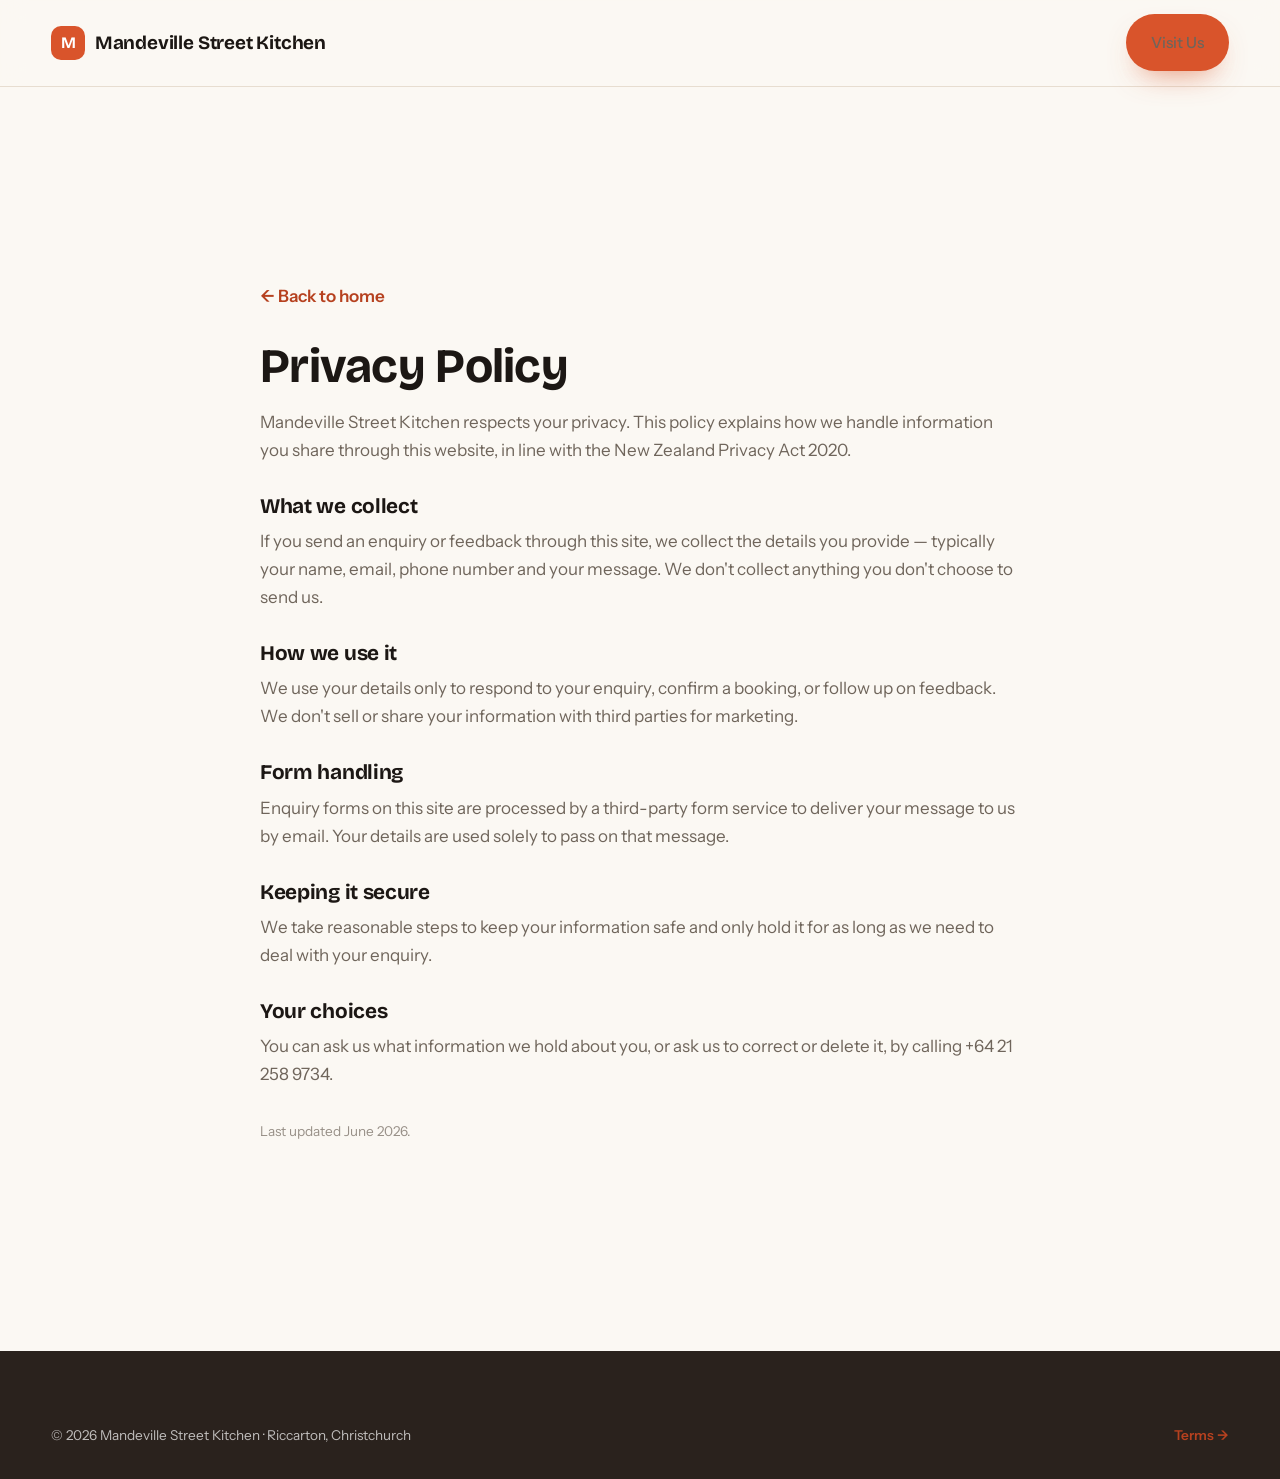
==== commit 371ddfb8: "Initial build: Mandeville Street Kitchen" ====
--- a/privacy.html
+++ b/privacy.html
@@ -3,46 +3,56 @@
 <head>
 <meta charset="UTF-8">
 <meta name="viewport" content="width=device-width, initial-scale=1.0">
-<title>Privacy Policy | Mandeville Street Kitchen</title>
-<meta name="description" content="How Mandeville Street Kitchen handles your information.">
+<title>Privacy | Mandeville Street Kitchen</title>
 <meta name="robots" content="noindex">
-<meta name="theme-color" content="#241b16">
-<link rel="icon" href="data:image/svg+xml,%3Csvg xmlns='http://www.w3.org/2000/svg' viewBox='0 0 32 32'%3E%3Crect width='32' height='32' rx='7' fill='%23241b16'/%3E%3Ctext x='16' y='22' font-family='Georgia,serif' font-size='17' fill='%23c2603c' text-anchor='middle'%3EM%3C/text%3E%3C/svg%3E">
+<link rel="icon" type="image/svg+xml" href="favicon.svg">
 <link rel="preconnect" href="https://fonts.googleapis.com">
 <link rel="preconnect" href="https://fonts.gstatic.com" crossorigin>
-<link href="https://fonts.googleapis.com/css2?family=Playfair+Display:wght@500;600;700&family=Work+Sans:wght@400;500;600&display=swap" rel="stylesheet">
+<link href="https://fonts.googleapis.com/css2?family=Bricolage+Grotesque:opsz,wght@12..96,600;12..96,700&family=Instrument+Sans:wght@400;500;600&display=swap" rel="stylesheet">
 <link rel="stylesheet" href="styles.css">
 </head>
 <body>
-<main class="legal">
-  <h1>Privacy Policy</h1>
-  <p class="updated">Last updated: June 2026</p>
+<header class="nav">
+  <div class="wrap nav__inner">
+    <a href="index.html#top" class="brand"><span class="brand__mark">M</span> Mandeville Street Kitchen</a>
+    <nav class="nav__links">
+      <a href="index.html#visit" class="btn btn--primary nav__cta">Visit Us</a>
+    </nav>
+  </div>
+</header>
 
-  <p>Mandeville Street Kitchen respects your privacy. This policy explains what we collect through this website and how we handle it, in line with the Privacy Act 2020 (New Zealand).</p>
+<section class="section section--paper">
+  <div class="wrap page">
+    <a href="index.html#top" class="back-link">← Back to home</a>
+    <h1>Privacy Policy</h1>
+    <p>Mandeville Street Kitchen respects your privacy. This policy explains how we handle information you share through this website, in line with the New Zealand Privacy Act 2020.</p>
 
-  <h2>What we collect</h2>
-  <p>When you send an enquiry, booking request or feedback through this site, we collect only what you give us — typically your name, your contact details (phone or email) and your message. We don't ask for anything we don't need.</p>
+    <h2>What we collect</h2>
+    <p>If you send an enquiry or feedback through this site, we collect the details you provide — typically your name, email, phone number and your message. We don't collect anything you don't choose to send us.</p>
 
-  <h2>How we use it</h2>
-  <ul>
-    <li>To reply to your enquiry, confirm a booking or respond to your feedback</li>
-    <li>To keep a record of your request so we can follow up if needed</li>
-  </ul>
-  <p>We do not sell or rent your information, and we won't use it for marketing without your consent.</p>
+    <h2>How we use it</h2>
+    <p>We use your details only to respond to your enquiry, confirm a booking, or follow up on feedback. We don't sell or share your information with third parties for marketing.</p>
 
-  <h2>How it's handled</h2>
-  <p>Enquiry forms on this site are delivered to us by a third-party form service. Your message is sent to our email so we can respond. We keep your details only as long as needed to deal with your enquiry.</p>
+    <h2>Form handling</h2>
+    <p>Enquiry forms on this site are processed by a third-party form service to deliver your message to us by email. Your details are used solely to pass on that message.</p>
 
-  <h2>Cookies and analytics</h2>
-  <p>This is a simple informational website. It does not set advertising cookies. Any basic, anonymous usage statistics are used only to understand how the site is performing.</p>
+    <h2>Keeping it secure</h2>
+    <p>We take reasonable steps to keep your information safe and only hold it for as long as we need to deal with your enquiry.</p>
 
-  <h2>Your rights</h2>
-  <p>You can ask us what personal information we hold about you and request that we correct it. Contact us and we'll help.</p>
+    <h2>Your choices</h2>
+    <p>You can ask us what information we hold about you, or ask us to correct or delete it, by calling +64 21 258 9734.</p>
+    <p style="margin-top:2rem;font-size:.85rem;opacity:.7">Last updated June 2026.</p>
+  </div>
+</section>
 
-  <h2>Contact</h2>
-  <p>To ask about your information, call <a href="tel:+64212589734">021 258 9734</a>.</p>
-
-  <a class="back-link" href="index.html">← Back to the website</a>
-</main>
+<footer class="footer">
+  <div class="wrap">
+    <div class="footer__bottom" style="border:0">
+      <span>© <span id="year"></span> Mandeville Street Kitchen · Riccarton, Christchurch</span>
+      <a href="terms.html" class="back-link" style="margin:0">Terms →</a>
+    </div>
+  </div>
+</footer>
+<script>document.getElementById('year').textContent=new Date().getFullYear();</script>
 </body>
 </html>
--- a/styles.css
+++ b/styles.css
@@ -1,265 +1,221 @@
-/* Mandeville Street Kitchen — Crafted archetype
-   Display: Playfair Display · Body: Work Sans
-   Accent: terracotta #C2603C · Anchor: espresso #241b16 */
+/* Mandeville Street Kitchen — Fresh archetype
+   Fonts: Bricolage Grotesque (display) + Instrument Sans (body)
+   Accent: warm terracotta. Anchor: warm ink. */
 
 :root {
-  --espresso: #241b16;
-  --espresso-90: rgba(36, 27, 22, 0.92);
-  --bone: #f6efe3;
-  --cream: #fbf7f0;
-  --paper: #ffffff;
-  --ink: #2c241e;
-  --muted: #6f6258;
-  --line: #e7ddcd;
-  --accent: #c2603c;
-  --accent-dark: #a64e2e;
-  --accent-soft: #f0d9cb;
-  --radius: 14px;
-  --shadow: 0 18px 40px -24px rgba(36, 27, 22, 0.45);
+  --ink: #1c1714;          /* warm near-black anchor */
+  --ink-soft: #2a221d;
+  --bone: #f6f1ea;         /* bone band */
+  --paper: #fbf8f3;        /* light band */
+  --line: #e7ddd0;
+  --muted: #6f655b;
+  --text: #241d18;
+  --accent: #d9542b;       /* terracotta */
+  --accent-deep: #b6411f;
+  --accent-soft: #f4e3d8;
+  --radius: 16px;
+  --radius-sm: 11px;
+  --shadow: 0 22px 50px -28px rgba(28,23,20,.45);
   --maxw: 1180px;
-  --img-filter: saturate(0.92) contrast(1.03);
+  --ease: cubic-bezier(.22,.61,.36,1);
 }
 
 * { box-sizing: border-box; margin: 0; padding: 0; }
-
-html { scroll-behavior: smooth; scroll-padding-top: 78px; }
+html { scroll-behavior: smooth; -webkit-text-size-adjust: 100%; }
 
 body {
-  font-family: "Work Sans", system-ui, -apple-system, sans-serif;
-  color: var(--ink);
-  background: var(--cream);
+  font-family: "Instrument Sans", system-ui, sans-serif;
+  color: var(--text);
+  background: var(--paper);
   line-height: 1.65;
-  -webkit-font-smoothing: antialiased;
+  font-size: 17px;
+  overflow-x: hidden;
 }
 
 h1, h2, h3, .display {
-  font-family: "Playfair Display", Georgia, serif;
-  font-weight: 600;
-  line-height: 1.12;
-  letter-spacing: -0.01em;
+  font-family: "Bricolage Grotesque", Georgia, serif;
+  font-weight: 700;
+  line-height: 1.04;
+  letter-spacing: -0.015em;
   color: var(--ink);
 }
 
 a { color: inherit; text-decoration: none; }
 img { display: block; max-width: 100%; }
 
-.container { width: 100%; max-width: var(--maxw); margin: 0 auto; padding: 0 24px; }
-
+.wrap { width: min(var(--maxw), 92vw); margin: 0 auto; }
 .eyebrow {
-  font-size: 0.78rem;
-  text-transform: uppercase;
-  letter-spacing: 0.22em;
-  font-weight: 600;
-  color: var(--accent);
-}
-
-.section { padding: 96px 0; }
+  font-size: .8rem; font-weight: 600; letter-spacing: .18em;
+  text-transform: uppercase; color: var(--accent-deep);
+  display: inline-flex; align-items: center; gap: .55rem;
+}
+.eyebrow::before { content: ""; width: 26px; height: 2px; background: var(--accent); display: inline-block; }
+.section { padding: clamp(4.5rem, 9vw, 7.5rem) 0; }
 .section--bone { background: var(--bone); }
-.section--cream { background: var(--cream); }
 .section--paper { background: var(--paper); }
-.section-head { max-width: 640px; margin-bottom: 52px; }
-.section-head h2 { font-size: clamp(2rem, 4vw, 2.9rem); margin: 14px 0 0; }
-.section-head p { color: var(--muted); margin-top: 16px; font-size: 1.05rem; }
+.lead-head { font-size: clamp(2rem, 4.6vw, 3.2rem); margin: 1rem 0 0; }
+.lead-sub { color: var(--muted); max-width: 56ch; margin-top: 1.1rem; font-size: 1.06rem; }
 
 /* Buttons */
 .btn {
-  display: inline-flex; align-items: center; justify-content: center; gap: 9px;
-  padding: 14px 26px; border-radius: 999px; font-weight: 600; font-size: 0.98rem;
-  cursor: pointer; border: 1.5px solid transparent; transition: transform .15s ease, background .2s ease, color .2s ease;
-}
-.btn:hover { transform: translateY(-2px); }
-.btn--primary { background: var(--accent); color: #fff; }
-.btn--primary:hover { background: var(--accent-dark); }
-.btn--ghost { background: transparent; border-color: rgba(255,255,255,0.55); color: #fff; }
-.btn--ghost:hover { background: rgba(255,255,255,0.12); }
-.btn--dark { background: var(--espresso); color: #fff; }
-.btn--dark:hover { background: #150f0c; }
-.btn--outline { border-color: var(--line); color: var(--ink); background: #fff; }
-.btn--outline:hover { border-color: var(--accent); color: var(--accent); }
+  display: inline-flex; align-items: center; gap: .55rem;
+  padding: .92rem 1.5rem; border-radius: 999px;
+  font-weight: 600; font-size: 1rem; cursor: pointer;
+  border: 1.5px solid transparent; transition: transform .25s var(--ease), box-shadow .25s var(--ease), background .25s;
+  will-change: transform;
+}
+.btn--primary { background: var(--accent); color: #fff; box-shadow: 0 14px 30px -14px rgba(217,84,43,.7); }
+.btn--primary:hover { background: var(--accent-deep); transform: translateY(-2px); }
+.btn--ghost { background: transparent; border-color: rgba(255,255,255,.5); color: #fff; }
+.btn--ghost:hover { background: rgba(255,255,255,.12); transform: translateY(-2px); }
+.btn--dark { background: var(--ink); color: #fff; }
+.btn--dark:hover { background: var(--ink-soft); transform: translateY(-2px); }
 
 /* Nav */
 .nav {
-  position: fixed; top: 0; left: 0; right: 0; z-index: 50;
-  background: rgba(251, 247, 240, 0.86); backdrop-filter: blur(10px);
+  position: sticky; top: 0; z-index: 50;
+  background: rgba(251,248,243,.86); backdrop-filter: blur(12px);
   border-bottom: 1px solid var(--line);
 }
-.nav__inner { display: flex; align-items: center; justify-content: space-between; height: 70px; }
-.brand { font-family: "Playfair Display", serif; font-weight: 600; font-size: 1.22rem; letter-spacing: -0.01em; }
-.brand span { color: var(--accent); }
-.nav__links { display: flex; gap: 30px; align-items: center; }
-.nav__links a { font-size: 0.95rem; color: var(--muted); font-weight: 500; transition: color .2s; }
+.nav__inner { display: flex; align-items: center; justify-content: space-between; padding: .9rem 0; }
+.brand { display: flex; align-items: center; gap: .6rem; font-family: "Bricolage Grotesque"; font-weight: 700; font-size: 1.18rem; color: var(--ink); letter-spacing: -.01em; }
+.brand__mark { width: 34px; height: 34px; border-radius: 10px; background: var(--accent); color: #fff; display: grid; place-items: center; font-size: 1rem; font-weight: 700; }
+.nav__links { display: flex; gap: 1.6rem; align-items: center; }
+.nav__links a { font-size: .96rem; color: var(--muted); font-weight: 500; transition: color .2s; }
 .nav__links a:hover { color: var(--ink); }
-.nav__cta { display: flex; align-items: center; gap: 16px; }
-.nav__phone { font-weight: 600; font-size: 0.95rem; color: var(--ink); }
-.nav__toggle { display: none; background: none; border: none; font-size: 1.5rem; cursor: pointer; color: var(--ink); }
+.nav__cta { display: inline-flex; }
+.nav__toggle { display: none; background: none; border: 0; font-size: 1.5rem; cursor: pointer; color: var(--ink); }
 
 /* Hero */
-.hero {
-  position: relative; min-height: 100vh; display: flex; align-items: flex-end;
-  background: var(--espresso); overflow: hidden; padding: 120px 0 70px;
-}
-.hero__slides { position: absolute; inset: 0; z-index: 0; }
+.hero { position: relative; min-height: 92vh; display: flex; align-items: flex-end; background: var(--ink); color: #fff; overflow: hidden; }
+.hero__slides { position: absolute; inset: 0; }
 .hero__slide {
   position: absolute; inset: 0; background-size: cover; background-position: center;
-  filter: var(--img-filter); opacity: 0; transition: opacity 1.6s ease-in-out;
+  opacity: 0; transition: opacity 1.4s ease; filter: saturate(.92) contrast(1.04);
 }
 .hero__slide.is-active { opacity: 1; }
-.hero__scrim {
-  position: absolute; inset: 0; z-index: 1;
-  background: linear-gradient(180deg, rgba(36,27,22,0.35) 0%, rgba(36,27,22,0.55) 55%, rgba(36,27,22,0.82) 100%);
-}
-.hero__inner { position: relative; z-index: 2; color: #fff; max-width: 760px; }
-.hero__eyebrow { color: #f0c9b6; }
-.hero h1 { color: #fff; font-size: clamp(2.5rem, 6vw, 4.4rem); margin: 18px 0 0; }
-.hero__lead { font-size: 1.18rem; margin: 22px 0 30px; color: rgba(255,255,255,0.9); max-width: 560px; }
-.hero__cta { display: flex; gap: 14px; flex-wrap: wrap; }
-.hero__meta { margin-top: 30px; display: flex; gap: 26px; flex-wrap: wrap; font-size: 0.9rem; color: rgba(255,255,255,0.8); }
-.hero__meta span { display: inline-flex; align-items: center; gap: 8px; }
+.hero__scrim { position: absolute; inset: 0; background: linear-gradient(180deg, rgba(28,23,20,.35) 0%, rgba(28,23,20,.55) 55%, rgba(28,23,20,.82) 100%); }
+.hero__inner { position: relative; z-index: 2; padding: 4rem 0 clamp(3.5rem, 7vw, 6rem); }
+.hero .eyebrow { color: #ffd9c7; }
+.hero .eyebrow::before { background: var(--accent); }
+.hero h1 { color: #fff; font-size: clamp(2.6rem, 6.6vw, 5rem); max-width: 16ch; margin: 1.1rem 0; }
+.hero__copy { color: rgba(255,255,255,.9); max-width: 52ch; font-size: 1.12rem; }
+.hero__cta { display: flex; gap: .9rem; margin-top: 2rem; flex-wrap: wrap; }
+.hero__scroll { position: absolute; right: 0; bottom: 2rem; z-index: 2; font-size: .8rem; letter-spacing: .15em; text-transform: uppercase; color: rgba(255,255,255,.7); writing-mode: vertical-rl; }
 
 /* Trust strip */
-.trust { background: var(--espresso); color: #fff; padding: 36px 0; }
-.trust__grid { display: grid; grid-template-columns: repeat(3, 1fr); gap: 28px; }
-.trust__item { display: flex; gap: 14px; align-items: flex-start; }
-.trust__item svg { flex: 0 0 auto; color: var(--accent); margin-top: 3px; }
-.trust__item h3 { color: #fff; font-size: 1.05rem; font-family: "Work Sans", sans-serif; font-weight: 600; margin-bottom: 2px; }
-.trust__item p { color: rgba(255,255,255,0.72); font-size: 0.9rem; line-height: 1.5; }
+.trust { background: var(--ink); color: #fff; padding: 2.4rem 0; }
+.trust__grid { display: grid; grid-template-columns: repeat(3, 1fr); gap: 1.5rem; }
+.trust__item { display: flex; gap: .9rem; align-items: flex-start; }
+.trust__ico { flex: none; width: 44px; height: 44px; border-radius: 12px; background: rgba(217,84,43,.18); color: #ffb89e; display: grid; place-items: center; }
+.trust__ico svg { width: 22px; height: 22px; }
+.trust__item h3 { color: #fff; font-size: 1.02rem; font-family: "Instrument Sans"; font-weight: 600; }
+.trust__item p { color: rgba(255,255,255,.66); font-size: .92rem; margin-top: .15rem; }
 
 /* Services */
-.cards { display: grid; grid-template-columns: repeat(3, 1fr); gap: 24px; }
-.card {
+.svc-head { display: flex; justify-content: space-between; align-items: flex-end; gap: 2rem; flex-wrap: wrap; margin-bottom: 2.8rem; }
+.svc-grid { display: grid; grid-template-columns: repeat(3, 1fr); gap: 1.3rem; }
+.svc-card {
   background: var(--paper); border: 1px solid var(--line); border-radius: var(--radius);
-  padding: 30px 28px; transition: transform .2s ease, box-shadow .2s ease, border-color .2s;
-}
-.card:hover { transform: translateY(-4px); box-shadow: var(--shadow); border-color: var(--accent-soft); }
-.card__icon {
-  width: 48px; height: 48px; border-radius: 12px; background: var(--accent-soft);
-  display: flex; align-items: center; justify-content: center; color: var(--accent-dark); margin-bottom: 18px;
-}
-.card h3 { font-size: 1.28rem; margin-bottom: 8px; }
-.card p { color: var(--muted); font-size: 0.96rem; }
+  padding: 1.7rem; transition: transform .3s var(--ease), box-shadow .3s var(--ease), border-color .3s;
+}
+.svc-card:hover { transform: translateY(-5px); box-shadow: var(--shadow); border-color: var(--accent-soft); }
+.svc-card__ico { width: 48px; height: 48px; border-radius: 13px; background: var(--accent-soft); color: var(--accent-deep); display: grid; place-items: center; margin-bottom: 1.1rem; }
+.svc-card__ico svg { width: 24px; height: 24px; }
+.svc-card h3 { font-size: 1.22rem; margin-bottom: .5rem; }
+.svc-card p { color: var(--muted); font-size: .97rem; }
+.svc-note { margin-top: 1.8rem; font-size: .85rem; color: var(--muted); }
 
 /* About */
-.about__grid { display: grid; grid-template-columns: 1fr 1fr; gap: 60px; align-items: center; }
+.about { display: grid; grid-template-columns: 1.05fr 1fr; gap: clamp(2rem, 5vw, 4.5rem); align-items: center; }
 .about__media { position: relative; }
-.about__media img { width: 100%; aspect-ratio: 4/3; object-fit: cover; border-radius: var(--radius); filter: var(--img-filter); }
-.about__tag {
-  position: absolute; top: 18px; left: 18px; background: var(--accent); color: #fff;
-  font-size: 0.78rem; font-weight: 600; letter-spacing: 0.08em; text-transform: uppercase;
-  padding: 8px 14px; border-radius: 8px;
-}
-.about__copy h2 { font-size: clamp(2rem, 4vw, 2.8rem); margin: 14px 0 18px; }
-.about__copy p { color: var(--muted); margin-bottom: 16px; }
-.checklist { list-style: none; margin-top: 24px; display: grid; gap: 14px; }
-.checklist li { display: flex; gap: 12px; align-items: flex-start; font-weight: 500; }
-.checklist svg { flex: 0 0 auto; color: var(--accent); margin-top: 4px; }
+.about__media img { width: 100%; aspect-ratio: 4/3; object-fit: cover; border-radius: var(--radius); filter: saturate(.92) contrast(1.04); }
+.about__tag { position: absolute; left: -12px; bottom: -12px; background: var(--accent); color: #fff; padding: .7rem 1.1rem; border-radius: 12px; font-weight: 600; font-size: .9rem; box-shadow: var(--shadow); }
+.about p { color: var(--muted); margin-top: 1.1rem; }
+.checklist { list-style: none; margin-top: 1.6rem; display: grid; gap: .8rem; }
+.checklist li { display: flex; gap: .7rem; align-items: flex-start; font-weight: 500; color: var(--text); }
+.checklist li svg { flex: none; width: 22px; height: 22px; color: var(--accent); margin-top: 2px; }
 
 /* Crew */
-.crew__grid { display: grid; grid-template-columns: repeat(4, 1fr); gap: 22px; }
-.crew__card { background: var(--paper); border: 1px solid var(--line); border-radius: var(--radius); padding: 30px 24px; text-align: center; }
-.avatar {
-  width: 78px; height: 78px; border-radius: 50%; margin: 0 auto 16px;
-  background: var(--espresso); color: #fff; display: flex; align-items: center; justify-content: center;
-  font-family: "Playfair Display", serif; font-size: 1.5rem; border: 3px solid var(--accent);
-}
-.crew__card h3 { font-size: 1.12rem; font-family: "Work Sans", sans-serif; font-weight: 600; }
-.crew__role { color: var(--accent); font-size: 0.82rem; font-weight: 600; text-transform: uppercase; letter-spacing: 0.1em; margin: 4px 0 10px; }
-.crew__card p { color: var(--muted); font-size: 0.9rem; }
-.badge {
-  display: inline-block; background: var(--accent-soft); color: var(--accent-dark);
-  font-size: 0.72rem; font-weight: 700; text-transform: uppercase; letter-spacing: 0.12em;
-  padding: 5px 12px; border-radius: 999px; margin-bottom: 16px;
-}
+.crew-grid { display: grid; grid-template-columns: repeat(4, 1fr); gap: 1.3rem; margin-top: 2.6rem; }
+.crew-card { background: var(--paper); border: 1px solid var(--line); border-radius: var(--radius); padding: 1.7rem; text-align: center; }
+.crew-av { width: 74px; height: 74px; border-radius: 50%; margin: 0 auto 1rem; background: var(--ink); color: #fff; display: grid; place-items: center; font-family: "Bricolage Grotesque"; font-size: 1.5rem; font-weight: 700; box-shadow: 0 0 0 3px var(--paper), 0 0 0 5px var(--accent); }
+.crew-card h3 { font-size: 1.1rem; }
+.crew-card .role { color: var(--accent-deep); font-weight: 600; font-size: .82rem; letter-spacing: .04em; text-transform: uppercase; margin: .3rem 0 .6rem; }
+.crew-card p { color: var(--muted); font-size: .9rem; }
+.badge { display: inline-block; background: var(--accent-soft); color: var(--accent-deep); font-size: .76rem; font-weight: 600; letter-spacing: .06em; text-transform: uppercase; padding: .3rem .7rem; border-radius: 999px; margin-top: 1rem; }
 
 /* Reviews */
-.reviews__grid { display: grid; grid-template-columns: repeat(3, 1fr); gap: 24px; }
-.review {
-  background: var(--paper); border: 1px solid var(--line); border-radius: var(--radius); padding: 30px 28px;
-}
-.stars { color: var(--accent); letter-spacing: 2px; margin-bottom: 14px; font-size: 1.05rem; }
-.review p { font-size: 1rem; margin-bottom: 18px; color: var(--ink); }
-.review__who { font-weight: 600; font-size: 0.95rem; }
-.review__where { color: var(--muted); font-size: 0.85rem; }
+.rev-grid { display: grid; grid-template-columns: repeat(3, 1fr); gap: 1.3rem; margin-top: 2.6rem; }
+.rev-card { background: var(--bone); border: 1px solid var(--line); border-radius: var(--radius); padding: 1.7rem; }
+.rev-stars { color: var(--accent); letter-spacing: 2px; margin-bottom: .8rem; }
+.rev-card p { font-size: 1.02rem; color: var(--text); }
+.rev-by { margin-top: 1.1rem; font-weight: 600; font-size: .92rem; }
+.rev-by span { display: block; color: var(--muted); font-weight: 400; font-size: .85rem; }
 
 /* Review funnel banner */
-.funnel { background: var(--espresso); color: #fff; text-align: center; padding: 76px 0; }
-.funnel .stars { justify-content: center; font-size: 1.6rem; display: block; margin-bottom: 18px; }
-.funnel h2 { color: #fff; font-size: clamp(1.8rem, 4vw, 2.6rem); }
-.funnel p { color: rgba(255,255,255,0.78); margin: 14px auto 28px; max-width: 520px; }
+.funnel { background: var(--ink); color: #fff; text-align: center; padding: clamp(3.5rem,7vw,5rem) 0; }
+.funnel h2 { color: #fff; font-size: clamp(1.8rem, 4vw, 2.8rem); }
+.funnel .stars { color: var(--accent); font-size: 1.7rem; letter-spacing: 4px; margin: .8rem 0 1.4rem; }
+.funnel p { color: rgba(255,255,255,.7); max-width: 48ch; margin: 0 auto 1.8rem; }
 
 /* Contact */
-.contact__grid { display: grid; grid-template-columns: 0.9fr 1.1fr; gap: 56px; }
-.contact__info h2 { font-size: clamp(2rem, 4vw, 2.7rem); color: #fff; margin: 14px 0 18px; }
-.contact__info > p { color: rgba(255,255,255,0.78); margin-bottom: 30px; }
-.contact__list { list-style: none; display: grid; gap: 22px; }
-.contact__list li { display: flex; gap: 16px; align-items: flex-start; }
-.contact__list svg { color: var(--accent); flex: 0 0 auto; margin-top: 3px; }
-.contact__list .label { font-size: 0.78rem; text-transform: uppercase; letter-spacing: 0.14em; color: rgba(255,255,255,0.55); }
-.contact__list .value { color: #fff; font-weight: 500; font-size: 1.05rem; }
-.contact__list a.value:hover { color: var(--accent); }
-.form { background: var(--paper); border-radius: var(--radius); padding: 34px; box-shadow: var(--shadow); }
-.form h3 { font-size: 1.4rem; margin-bottom: 6px; }
-.form > p { color: var(--muted); font-size: 0.92rem; margin-bottom: 22px; }
-.field { margin-bottom: 16px; }
-.field label { display: block; font-size: 0.85rem; font-weight: 600; margin-bottom: 6px; }
-.field input, .field select, .field textarea {
-  width: 100%; padding: 12px 14px; border: 1px solid var(--line); border-radius: 10px;
-  font-family: inherit; font-size: 0.96rem; background: var(--cream); color: var(--ink);
-}
-.field input:focus, .field select:focus, .field textarea:focus { outline: none; border-color: var(--accent); background: #fff; }
-.field textarea { resize: vertical; min-height: 110px; }
-.form .btn { width: 100%; margin-top: 6px; }
+.contact { background: var(--ink); color: #fff; }
+.contact-grid { display: grid; grid-template-columns: .9fr 1.1fr; gap: clamp(2rem,5vw,4rem); }
+.contact h2 { color: #fff; }
+.contact .lead-sub { color: rgba(255,255,255,.72); }
+.cinfo { margin-top: 2rem; display: grid; gap: 1.3rem; }
+.cinfo a, .cinfo div { display: flex; gap: .9rem; align-items: flex-start; color: rgba(255,255,255,.9); }
+.cinfo svg { flex: none; width: 22px; height: 22px; color: var(--accent); margin-top: 3px; }
+.cinfo small { display: block; color: rgba(255,255,255,.55); font-size: .8rem; text-transform: uppercase; letter-spacing: .1em; }
+.form { background: var(--paper); border-radius: var(--radius); padding: clamp(1.6rem, 3vw, 2.4rem); box-shadow: var(--shadow); }
+.form label { display: block; font-weight: 600; font-size: .9rem; color: var(--ink); margin-bottom: .4rem; }
+.field { margin-bottom: 1.1rem; }
+.form input, .form select, .form textarea {
+  width: 100%; padding: .85rem 1rem; border: 1.5px solid var(--line); border-radius: var(--radius-sm);
+  font-family: inherit; font-size: 1rem; background: #fff; color: var(--text); transition: border-color .2s;
+}
+.form input:focus, .form select:focus, .form textarea:focus { outline: none; border-color: var(--accent); }
+.form textarea { resize: vertical; min-height: 110px; }
+.form .row { display: grid; grid-template-columns: 1fr 1fr; gap: 1rem; }
+.form .btn { width: 100%; justify-content: center; margin-top: .4rem; }
 
 /* Footer */
-.footer { background: #1a130f; color: rgba(255,255,255,0.7); padding: 56px 0 28px; }
-.footer__grid { display: grid; grid-template-columns: 2fr 1fr 1fr; gap: 40px; margin-bottom: 36px; }
-.footer__brand { font-family: "Playfair Display", serif; font-size: 1.3rem; color: #fff; margin-bottom: 12px; }
-.footer__brand span { color: var(--accent); }
-.footer p { font-size: 0.92rem; line-height: 1.7; }
-.footer h4 { color: #fff; font-size: 0.82rem; text-transform: uppercase; letter-spacing: 0.14em; margin-bottom: 16px; }
-.footer ul { list-style: none; display: grid; gap: 10px; }
-.footer ul a { color: rgba(255,255,255,0.7); font-size: 0.92rem; transition: color .2s; }
-.footer ul a:hover { color: var(--accent); }
-.footer__bar { border-top: 1px solid rgba(255,255,255,0.1); padding-top: 22px; display: flex; justify-content: space-between; flex-wrap: wrap; gap: 12px; font-size: 0.85rem; }
-
-/* Legal pages */
-.legal { max-width: 800px; margin: 0 auto; padding: 130px 24px 80px; }
-.legal h1 { font-size: 2.4rem; margin-bottom: 8px; }
-.legal .updated { color: var(--muted); margin-bottom: 32px; }
-.legal h2 { font-size: 1.4rem; margin: 32px 0 12px; }
-.legal p, .legal li { color: var(--muted); margin-bottom: 12px; }
-.legal ul { padding-left: 22px; }
-.legal a { color: var(--accent); }
-.back-link { display: inline-block; margin-top: 30px; font-weight: 600; color: var(--accent); }
+.footer { background: var(--ink-soft); color: rgba(255,255,255,.7); padding: 3.2rem 0 2rem; }
+.footer__top { display: flex; justify-content: space-between; gap: 2rem; flex-wrap: wrap; border-bottom: 1px solid rgba(255,255,255,.1); padding-bottom: 2rem; }
+.footer .brand { color: #fff; }
+.footer__links { display: flex; gap: 1.6rem; flex-wrap: wrap; }
+.footer__links a:hover { color: var(--accent); }
+.footer__bottom { padding-top: 1.4rem; font-size: .85rem; display: flex; justify-content: space-between; gap: 1rem; flex-wrap: wrap; }
+
+/* Simple legal/utility pages */
+.page { max-width: 760px; margin: 0 auto; padding: clamp(3rem,7vw,5rem) 0; }
+.page h1 { font-size: clamp(2rem,5vw,3rem); margin-bottom: 1rem; }
+.page h2 { font-size: 1.3rem; margin: 2rem 0 .6rem; }
+.page p, .page li { color: var(--muted); margin-bottom: .8rem; }
+.page ul { padding-left: 1.2rem; }
+.back-link { display: inline-flex; gap: .4rem; align-items: center; color: var(--accent-deep); font-weight: 600; margin-bottom: 2rem; }
 
 /* Review page */
-.review-page { min-height: 100vh; background: var(--espresso); display: flex; align-items: center; justify-content: center; padding: 110px 24px 60px; }
-.review-card { background: var(--paper); border-radius: 20px; max-width: 560px; width: 100%; padding: 48px 40px; text-align: center; box-shadow: var(--shadow); }
-.review-card .eyebrow { justify-content: center; }
-.review-card h1 { font-size: 2rem; margin: 12px 0 10px; }
-.review-card > p { color: var(--muted); margin-bottom: 28px; }
-.rating-stars { display: flex; justify-content: center; gap: 10px; margin-bottom: 30px; }
-.rating-stars button { background: none; border: none; font-size: 2.4rem; color: var(--line); cursor: pointer; transition: transform .15s, color .15s; line-height: 1; }
-.rating-stars button:hover, .rating-stars button.active { color: var(--accent); transform: scale(1.12); }
-.review-path { display: none; }
-.review-path.show { display: block; animation: fade .4s ease; }
-@keyframes fade { from { opacity: 0; transform: translateY(8px); } to { opacity: 1; transform: none; } }
-.review-path p { margin-bottom: 18px; color: var(--muted); }
-
-@media (max-width: 920px) {
-  .about__grid, .contact__grid { grid-template-columns: 1fr; gap: 36px; }
-  .cards, .reviews__grid { grid-template-columns: repeat(2, 1fr); }
-  .crew__grid { grid-template-columns: repeat(2, 1fr); }
-  .trust__grid { grid-template-columns: 1fr; gap: 20px; }
-  .footer__grid { grid-template-columns: 1fr 1fr; }
-}
-@media (max-width: 620px) {
-  .nav__links { display: none; }
-  .nav__phone { display: none; }
-  .cards, .reviews__grid, .crew__grid { grid-template-columns: 1fr; }
-  .footer__grid { grid-template-columns: 1fr; }
-  .section { padding: 70px 0; }
-}
-
+.review-hero { background: var(--ink); color: #fff; text-align: center; padding: clamp(4rem,9vw,7rem) 0; }
+.review-hero h1 { color: #fff; font-size: clamp(2.2rem,5vw,3.4rem); }
+.review-hero .stars { color: var(--accent); font-size: 2.2rem; letter-spacing: 6px; margin: 1.2rem 0; }
+.review-hero p { color: rgba(255,255,255,.75); max-width: 50ch; margin: 0 auto 2rem; }
+.review-cta { display: flex; gap: 1rem; justify-content: center; flex-wrap: wrap; }
+
+@media (max-width: 900px) {
+  .nav__links { position: fixed; inset: 64px 0 auto 0; background: var(--paper); flex-direction: column; padding: 1.4rem 6vw; gap: 1.1rem; border-bottom: 1px solid var(--line); transform: translateY(-120%); transition: transform .35s var(--ease); align-items: flex-start; }
+  .nav__links.open { transform: translateY(0); }
+  .nav__toggle { display: block; }
+  .trust__grid, .svc-grid, .crew-grid, .rev-grid { grid-template-columns: 1fr; }
+  .about, .contact-grid { grid-template-columns: 1fr; }
+  .form .row { grid-template-columns: 1fr; }
+  .hero__scroll { display: none; }
+}
+@media (min-width: 901px) and (max-width: 1100px) {
+  .svc-grid, .rev-grid { grid-template-columns: repeat(2, 1fr); }
+  .crew-grid { grid-template-columns: repeat(2, 1fr); }
+}
 @media (prefers-reduced-motion: reduce) {
   .hero__slide { transition: none; }
   * { scroll-behavior: auto; }
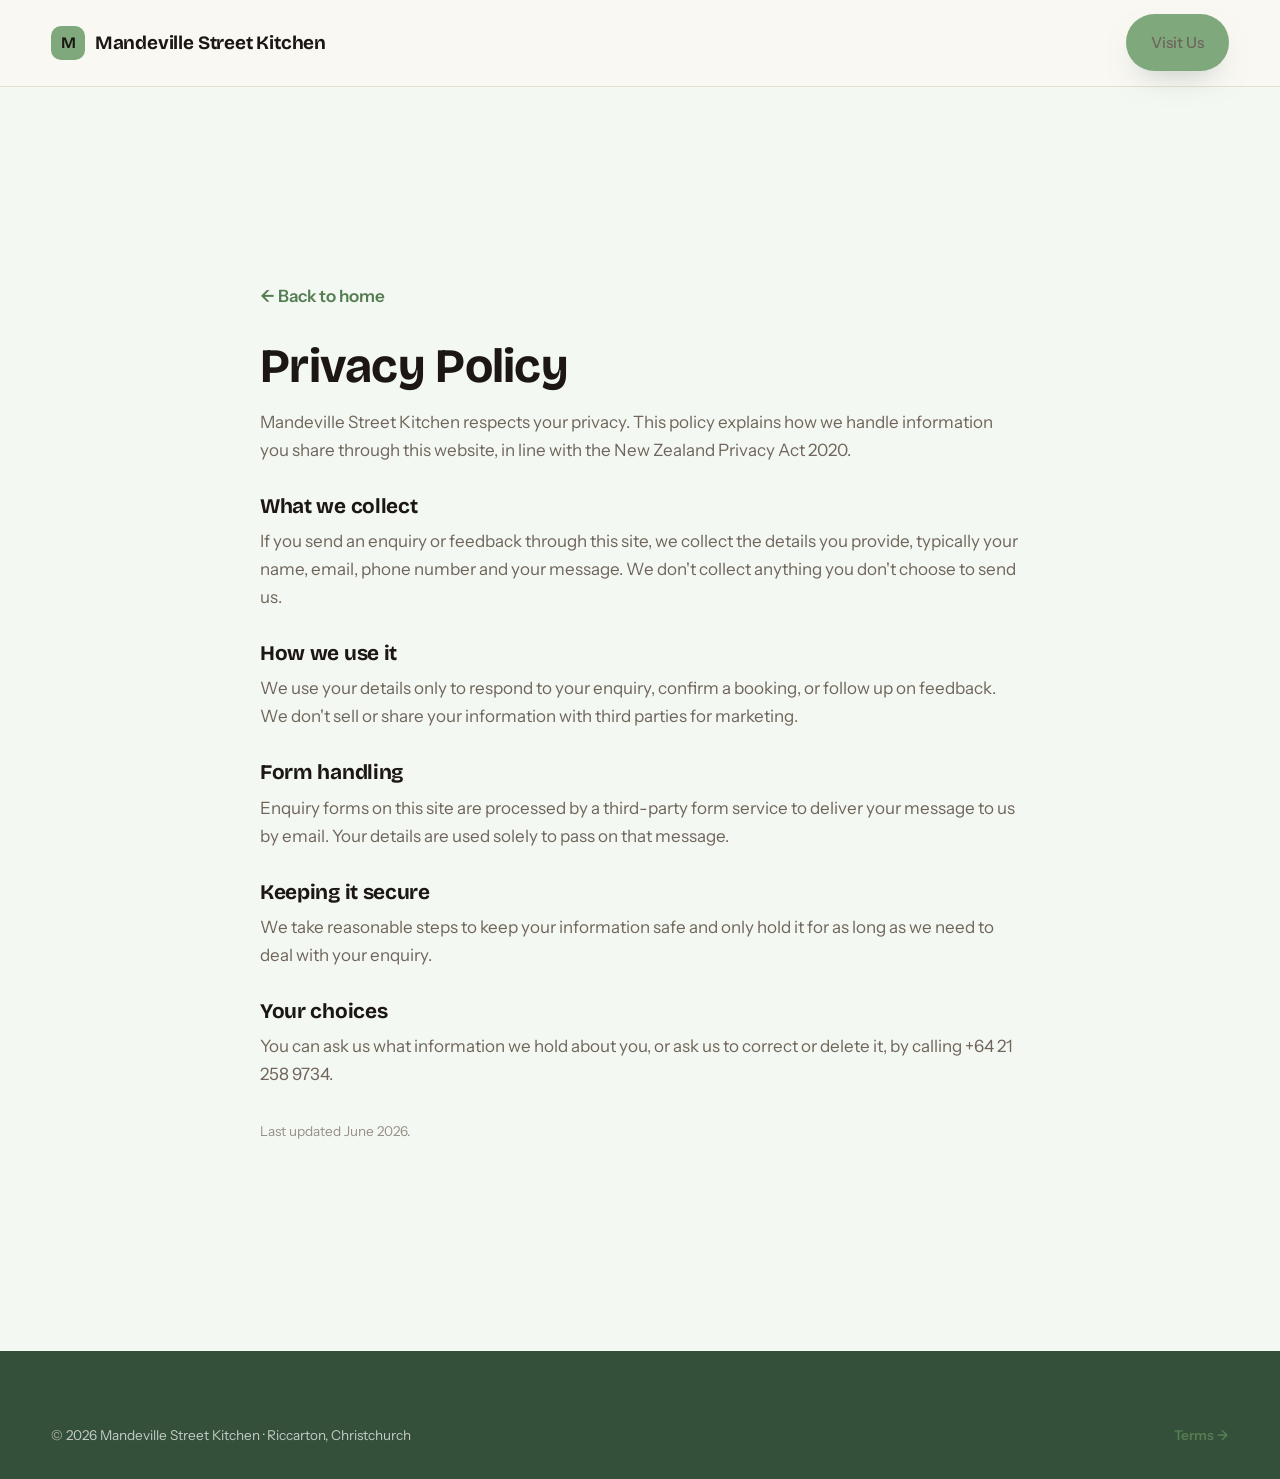
==== commit a1ea7fc3: "Restore missing original photos logos and linked pages" ====
--- a/privacy.html
+++ b/privacy.html
@@ -28,7 +28,7 @@
     <p>Mandeville Street Kitchen respects your privacy. This policy explains how we handle information you share through this website, in line with the New Zealand Privacy Act 2020.</p>
 
     <h2>What we collect</h2>
-    <p>If you send an enquiry or feedback through this site, we collect the details you provide — typically your name, email, phone number and your message. We don't collect anything you don't choose to send us.</p>
+    <p>If you send an enquiry or feedback through this site, we collect the details you provide, typically your name, email, phone number and your message. We don't collect anything you don't choose to send us.</p>
 
     <h2>How we use it</h2>
     <p>We use your details only to respond to your enquiry, confirm a booking, or follow up on feedback. We don't sell or share your information with third parties for marketing.</p>
--- a/styles.css
+++ b/styles.css
@@ -5,14 +5,14 @@
 :root {
   --ink: #1c1714;          /* warm near-black anchor */
   --ink-soft: #2a221d;
-  --bone: #f6f1ea;         /* bone band */
-  --paper: #fbf8f3;        /* light band */
+  --bone: #E9F1E6;         /* light green band */
+  --paper: #F4F8F2;        /* lightest green */
   --line: #e7ddd0;
   --muted: #6f655b;
   --text: #241d18;
-  --accent: #d9542b;       /* terracotta */
-  --accent-deep: #b6411f;
-  --accent-soft: #f4e3d8;
+  --accent: #7FA97C;       /* light green */
+  --accent-deep: #547E52;
+  --accent-soft: #E4EFE1;
   --radius: 16px;
   --radius-sm: 11px;
   --shadow: 0 22px 50px -28px rgba(28,23,20,.45);
@@ -64,7 +64,7 @@
   border: 1.5px solid transparent; transition: transform .25s var(--ease), box-shadow .25s var(--ease), background .25s;
   will-change: transform;
 }
-.btn--primary { background: var(--accent); color: #fff; box-shadow: 0 14px 30px -14px rgba(217,84,43,.7); }
+.btn--primary { background: var(--accent); color: var(--ink); box-shadow: 0 14px 30px -14px rgba(110,133,131,.5); }
 .btn--primary:hover { background: var(--accent-deep); transform: translateY(-2px); }
 .btn--ghost { background: transparent; border-color: rgba(255,255,255,.5); color: #fff; }
 .btn--ghost:hover { background: rgba(255,255,255,.12); transform: translateY(-2px); }
@@ -79,7 +79,7 @@
 }
 .nav__inner { display: flex; align-items: center; justify-content: space-between; padding: .9rem 0; }
 .brand { display: flex; align-items: center; gap: .6rem; font-family: "Bricolage Grotesque"; font-weight: 700; font-size: 1.18rem; color: var(--ink); letter-spacing: -.01em; }
-.brand__mark { width: 34px; height: 34px; border-radius: 10px; background: var(--accent); color: #fff; display: grid; place-items: center; font-size: 1rem; font-weight: 700; }
+.brand__mark { width: 34px; height: 34px; border-radius: 10px; background: var(--accent); color: var(--ink); display: grid; place-items: center; font-size: 1rem; font-weight: 700; }
 .nav__links { display: flex; gap: 1.6rem; align-items: center; }
 .nav__links a { font-size: .96rem; color: var(--muted); font-weight: 500; transition: color .2s; }
 .nav__links a:hover { color: var(--ink); }
@@ -104,10 +104,10 @@
 .hero__scroll { position: absolute; right: 0; bottom: 2rem; z-index: 2; font-size: .8rem; letter-spacing: .15em; text-transform: uppercase; color: rgba(255,255,255,.7); writing-mode: vertical-rl; }
 
 /* Trust strip */
-.trust { background: var(--ink); color: #fff; padding: 2.4rem 0; }
+.trust { background: #3F5E43; color: #fff; padding: 2.4rem 0; }
 .trust__grid { display: grid; grid-template-columns: repeat(3, 1fr); gap: 1.5rem; }
 .trust__item { display: flex; gap: .9rem; align-items: flex-start; }
-.trust__ico { flex: none; width: 44px; height: 44px; border-radius: 12px; background: rgba(217,84,43,.18); color: #ffb89e; display: grid; place-items: center; }
+.trust__ico { flex: none; width: 44px; height: 44px; border-radius: 12px; background: rgba(110,133,131,.22); color: var(--accent-deep); display: grid; place-items: center; }
 .trust__ico svg { width: 22px; height: 22px; }
 .trust__item h3 { color: #fff; font-size: 1.02rem; font-family: "Instrument Sans"; font-weight: 600; }
 .trust__item p { color: rgba(255,255,255,.66); font-size: .92rem; margin-top: .15rem; }
@@ -130,7 +130,7 @@
 .about { display: grid; grid-template-columns: 1.05fr 1fr; gap: clamp(2rem, 5vw, 4.5rem); align-items: center; }
 .about__media { position: relative; }
 .about__media img { width: 100%; aspect-ratio: 4/3; object-fit: cover; border-radius: var(--radius); filter: saturate(.92) contrast(1.04); }
-.about__tag { position: absolute; left: -12px; bottom: -12px; background: var(--accent); color: #fff; padding: .7rem 1.1rem; border-radius: 12px; font-weight: 600; font-size: .9rem; box-shadow: var(--shadow); }
+.about__tag { position: absolute; left: -12px; bottom: -12px; background: var(--accent); color: var(--ink); padding: .7rem 1.1rem; border-radius: 12px; font-weight: 600; font-size: .9rem; box-shadow: var(--shadow); }
 .about p { color: var(--muted); margin-top: 1.1rem; }
 .checklist { list-style: none; margin-top: 1.6rem; display: grid; gap: .8rem; }
 .checklist li { display: flex; gap: .7rem; align-items: flex-start; font-weight: 500; color: var(--text); }
@@ -181,7 +181,7 @@
 .form .btn { width: 100%; justify-content: center; margin-top: .4rem; }
 
 /* Footer */
-.footer { background: var(--ink-soft); color: rgba(255,255,255,.7); padding: 3.2rem 0 2rem; }
+.footer { background: #35503A; color: rgba(255,255,255,.7); padding: 3.2rem 0 2rem; }
 .footer__top { display: flex; justify-content: space-between; gap: 2rem; flex-wrap: wrap; border-bottom: 1px solid rgba(255,255,255,.1); padding-bottom: 2rem; }
 .footer .brand { color: #fff; }
 .footer__links { display: flex; gap: 1.6rem; flex-wrap: wrap; }
@@ -220,3 +220,36 @@
   .hero__slide { transition: none; }
   * { scroll-behavior: auto; }
 }
+
+/* Gallery */
+.gallery { column-count: 4; column-gap: 16px; }
+.gallery figure { break-inside: avoid; margin: 0 0 16px; overflow: hidden; border-radius: var(--radius-sm); box-shadow: var(--shadow); }
+.gallery img { width: 100%; height: auto; display: block; transition: transform .5s var(--ease), filter .4s; }
+.gallery figure:hover img { transform: scale(1.05); filter: saturate(1.05); }
+@media (max-width: 900px) { .gallery { column-count: 3; } }
+@media (max-width: 600px) { .gallery { column-count: 2; column-gap: 12px; } }
+
+/* Loading screen */
+#loader { position: fixed; inset: 0; z-index: 3000; background: #3F5E43; display: flex; flex-direction: column; align-items: center; justify-content: center; gap: 26px; transition: opacity .7s ease, visibility .7s ease; }
+#loader.hide { opacity: 0; visibility: hidden; }
+#loader img { width: min(62vw, 320px); height: auto; opacity: 0; transform: translateY(10px); animation: loaderUp .8s ease .1s forwards; }
+#loader .loader-bar { width: 0; height: 3px; background: rgba(255,255,255,.65); border-radius: 2px; animation: loaderBar 1.1s ease .3s forwards; }
+@keyframes loaderUp { to { opacity: 1; transform: none; } }
+@keyframes loaderBar { to { width: 150px; } }
+
+/* Brand logo images */
+.brand-logo { height: 46px; width: auto; display: block; }
+.foot-logo { height: 52px; }
+
+/* Service card images */
+.svc-card { overflow: hidden; }
+.svc-card__img { width: calc(100% + 3.4rem); margin: -1.7rem -1.7rem 1.3rem; display: block; aspect-ratio: 16 / 10; object-fit: cover; border-radius: var(--radius) var(--radius) 0 0; }
+
+/* contact panel: buttons + map (form removed) */
+.contact-panel{display:flex;flex-direction:column;gap:14px}
+.contact-panel .panel-title{font-family:'Anton',sans-serif;font-weight:400;font-size:1.7rem;color:var(--ink);margin:0;letter-spacing:.5px}
+.contact-panel .panel-sub{color:#5b5b53;margin:0 0 4px;font-size:.98rem;line-height:1.5}
+.contact-panel .btn{width:100%;justify-content:center;gap:9px;margin-top:0}
+.contact-panel .btn svg{width:19px;height:19px;flex:none}
+.contact-panel .panel-map{margin-top:8px;border-radius:16px;overflow:hidden;height:260px}
+.contact-panel .panel-map iframe{width:100%;height:100%;border:0;display:block}
